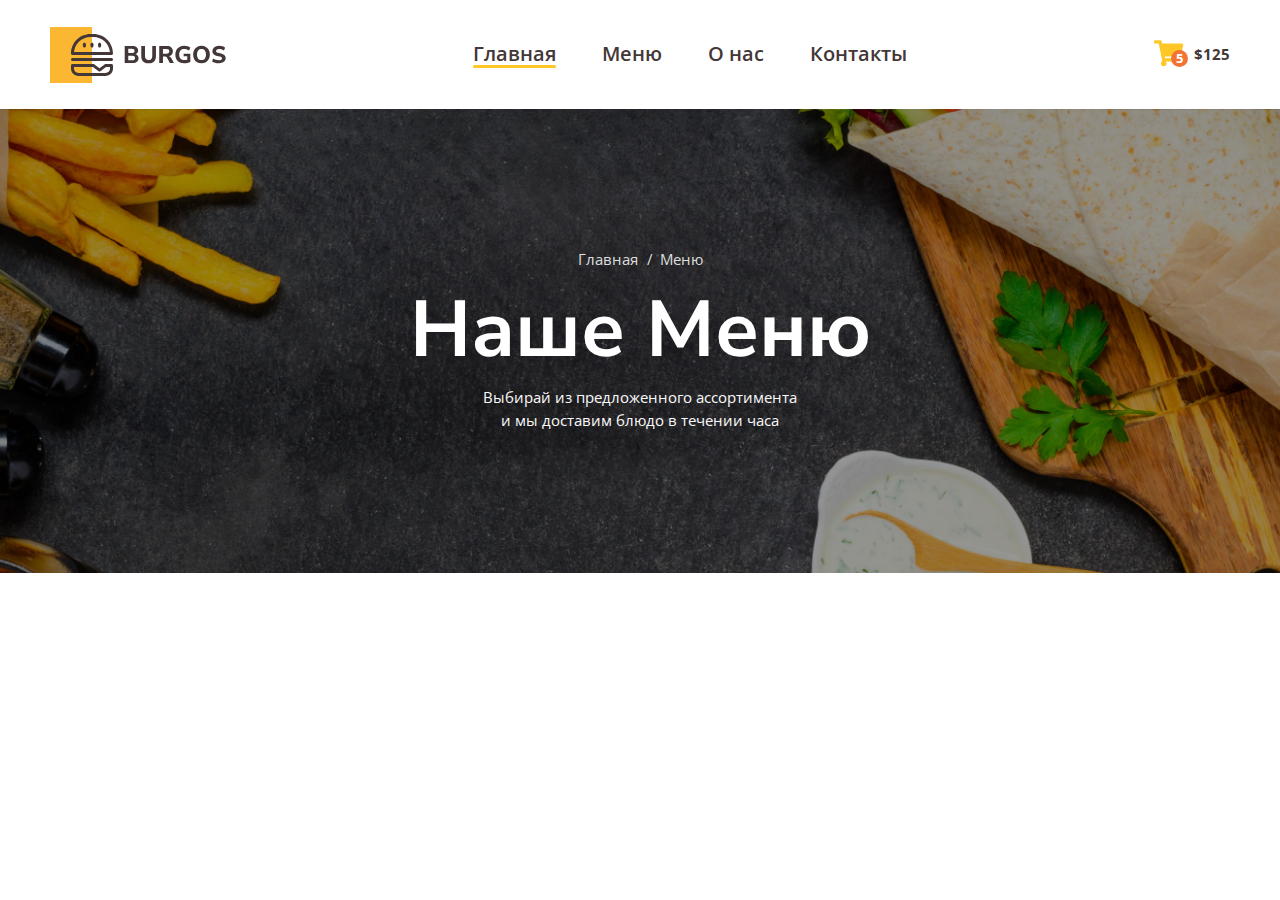
==== index.html @ 6f0edb3b "add styles" ====
<!DOCTYPE html>
<html lang="ru">
<head>
    <meta charset="UTF-8">
    <meta http-equiv="X-UA-Compatible" content="IE=edge">
    <meta name="viewport" content="width=device-width, initial-scale=1.0">
    <title>Burger</title>
    <link rel="preconnect" href="https://fonts.googleapis.com">
    <link rel="preconnect" href="https://fonts.gstatic.com" crossorigin>
    <link href="https://fonts.googleapis.com/css2?family=Nunito+Sans:wght@600;700;800;900&family=Open+Sans:wght@400;600;700&display=swap" rel="stylesheet">
    <link rel="stylesheet" href="css/normalize.css">
    <link rel="stylesheet" href="css/css.css">
    
</head>
<body>
    <header>
        <div class="container">
            <div class="header">
                <a href="#" class="header-logo"></a>
                <nav>
                    <ul class="header-nav">
                        <li><a href="#" class="active">Главная</a></li>
                        <li><a href="#">Меню</a></li>
                        <li><a href="#">О нас</a></li>
                        <li><a href="#">Контакты</a></li>
                    </ul>
                </nav>
                <button type="button" class="button">
                    <span class="button-item"> 
                        <img src="img/cart.svg.svg" alt="корзина">
                        <span class="button-count">5</span>
                    </span>
                    <span class="button-text">$125</span>
                </button>
            </div>
        </div>
    </header>
    <div class="bg">
        <div class="container">
            <ul class="breadcrumbs">
                <li><a href="#">Главная</a></li>
                <li><a href="#">Меню</a></li>
            </ul>
            <h1 class="title">Наше Меню</h1>
            <p class="description">Выбирай из предложенного ассортимента и мы доставим блюдо в течении часа</p>
        </div>
    </div>
</body>
</html>
---- css/css.css ----
body
{
    font-family: 'Nunito Sans', sans-serif;
    /*font-family: 'Open Sans', sans-serif;*/
}
.container
{
    max-width: 1180px;
    margin: 0 auto;
    padding-left: 15px;
    padding-right: 15px;
}
.header
{
    font-family: 'Open Sans', sans-serif;
    display: flex;
    align-items: center;
    justify-content: space-between;
    padding-top: 26px;
    padding-bottom: 25px;
}
.header-logo
{
    display: block;
    background-image: url(../img/logo.svg.svg);
    width: 176px;
    height: 56px;
    background-repeat: no-repeat;
    background-size: cover;
}
.header-nav
{
    display: flex;
    list-style-type: none;
    padding-left: 0;
    gap: 46px;
}
.header-nav a
{
    font-size: 20px;
    font-weight: 600;
    color: #443737;
    text-decoration: none;
}
.header-nav a::after
{
    content: '';
    width: 100%;
    height: 3px;
    border-radius: 1.5px;
    background: transparent;
    display: block;
}
.header-nav a.active::after
{
    background: #FFC725;
}
.button
{
    display: flex;
    align-items: center;
    background-color: transparent;
    border: none;
    padding: 0;
    gap: 10px;
    
}
.button-text
{
    color: #443737;
    font-size: 15px;
    font-weight: 700;
}
.button-item
{
    position: relative;
}
.button-count
{
    font-size: 13px;
    font-weight: 700;
    color: white;
    background-color: #f37335;
    border-radius: 100%;
    position: absolute;
    width: 17px;
    height: 17px;
    text-align: center;
    line-height: 1.3;
    bottom: 3px;
    right: -4px;
}
.bg
{
    text-align: center;
    color: white;
    background-image: url(/img/bg.jpg.jpg);
    background-size: cover;
    background-position: center center;
    padding: 142px 0px;
}
.breadcrumbs
{
    padding-left: 0px;
    margin-top: 0px;
    list-style-type:none;
    display: flex;
    justify-content: center;
    gap: 16px;
}
.breadcrumbs a
{
    color: #DEDEDE;
    font-size: 15px;
    font-family: 'Open Sans', sans-serif;
    text-decoration: none;
}
.breadcrumbs a::before
{
    content: '/';
    position: relative;
    left: -7px;
}
.breadcrumbs li:first-child a::before
{
    display: none;
}
.title
{
    font-size: 79px;
    font-weight: 700;
    margin-top: 10px;
    margin-bottom: 10px;
}
.description
{
    font-size: 15px;
    line-height: 1.5;
    font-family: 'Open Sans', sans-serif;
    color: #faf9f9;
    max-width: 320px;
    margin: 0 auto;
}
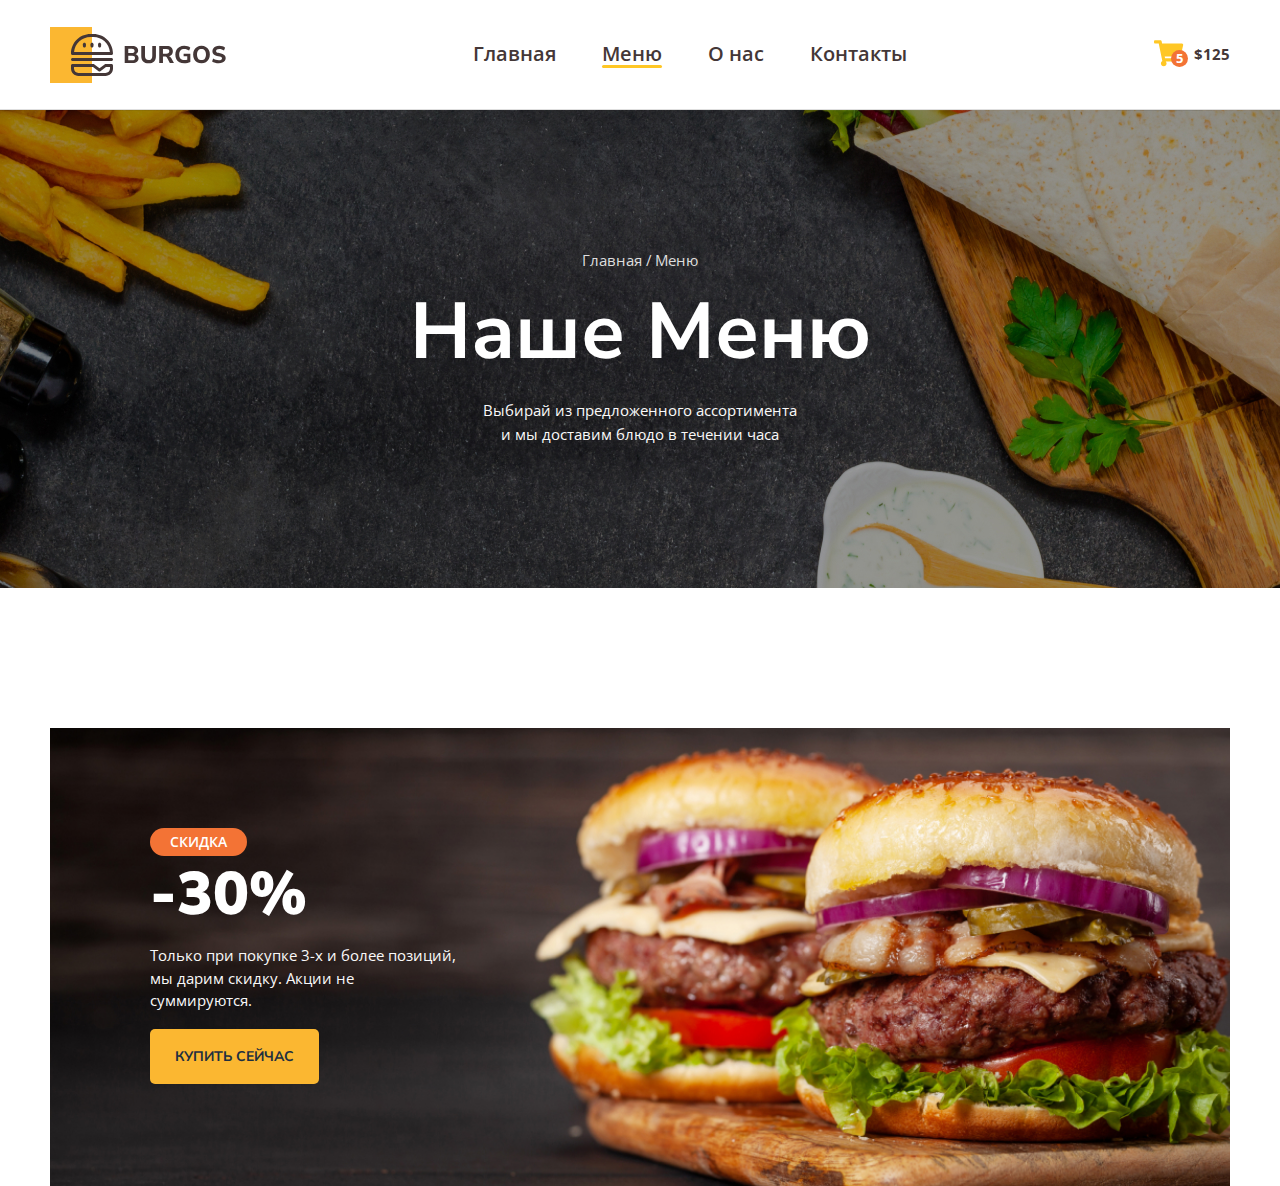
==== commit e867dd07: "add baner" ====
--- a/index.html
+++ b/index.html
@@ -19,8 +19,8 @@
                 <a href="#" class="header-logo"></a>
                 <nav>
                     <ul class="header-nav">
-                        <li><a href="#" class="active">Главная</a></li>
-                        <li><a href="#">Меню</a></li>
+                        <li><a href="#" >Главная</a></li>
+                        <li><a href="#" class="active">Меню</a></li>
                         <li><a href="#">О нас</a></li>
                         <li><a href="#">Контакты</a></li>
                     </ul>
@@ -45,5 +45,19 @@
             <p class="description">Выбирай из предложенного ассортимента и мы доставим блюдо в течении часа</p>
         </div>
     </div>
+    <main>
+        <div class="banner">
+            <div class="container">
+                <div class="banner-box">
+                    <h2 class="banner-title">
+                        <span>скидка</span>
+                        -30%
+                    </h2>
+                    <p class="banner-text">Только при покупке 3-х и более позиций, мы дарим скидку. Акции не суммируются.</p>
+                    <a href="#" class="banner-link">купить сейчас</a>
+                </div>
+            </div>
+        </div>
+    </main>
 </body>
 </html>--- a/css/css.css
+++ b/css/css.css
@@ -9,6 +9,10 @@
     margin: 0 auto;
     padding-left: 15px;
     padding-right: 15px;
+}
+header
+{
+    border-bottom: 1px solid #DEDEDE;
 }
 .header
 {
@@ -42,6 +46,10 @@
     color: #443737;
     text-decoration: none;
 }
+.header-nav a:hover
+{
+    color: #FFC725;
+}
 .header-nav a::after
 {
     content: '';
@@ -63,6 +71,7 @@
     border: none;
     padding: 0;
     gap: 10px;
+    cursor: pointer;
     
 }
 .button-text
@@ -94,10 +103,11 @@
 {
     text-align: center;
     color: white;
-    background-image: url(/img/bg.jpg.jpg);
+    background-image: url(../img/bg.jpg.jpg);
     background-size: cover;
     background-position: center center;
     padding: 142px 0px;
+    margin-bottom: 140px;
 }
 .breadcrumbs
 {
@@ -106,7 +116,7 @@
     list-style-type:none;
     display: flex;
     justify-content: center;
-    gap: 16px;
+    gap: 7px;
 }
 .breadcrumbs a
 {
@@ -114,12 +124,21 @@
     font-size: 15px;
     font-family: 'Open Sans', sans-serif;
     text-decoration: none;
+}
+.breadcrumbs a:hover
+{
+    color: #FFC725;
 }
 .breadcrumbs a::before
 {
     content: '/';
     position: relative;
-    left: -7px;
+    left: -3px;
+    pointer-events: none;
+}
+.breadcrumbs a:hover::before
+{
+    color: #DEDEDE;
 }
 .breadcrumbs li:first-child a::before
 {
@@ -129,15 +148,74 @@
 {
     font-size: 79px;
     font-weight: 700;
-    margin-top: 10px;
-    margin-bottom: 10px;
+    margin-top: 17px;
+    margin-bottom: 20px;
 }
 .description
 {
     font-size: 15px;
-    line-height: 1.5;
+    line-height: 1.6;
     font-family: 'Open Sans', sans-serif;
     color: #faf9f9;
     max-width: 320px;
     margin: 0 auto;
-}+}
+.banner
+{
+    color: white;
+    display: block;
+    
+}
+.banner-box
+{
+    background-image: url(../img/banner.jpg);
+    background-size: cover;
+    background-position: 0 center;
+    background-repeat: no-repeat;
+    padding: 110px 100px 120px 100px;
+    position: relative;
+    
+}
+.banner-title
+{
+    font-size: 60px;
+    font-weight: 900;
+    margin: 22px 0 0 0;
+}
+.banner-title span
+{
+    background-color: #F37335;
+    border-radius: 14px;
+    padding: 6px 20px;
+    text-transform: uppercase;
+    font-size: 14px;
+    font-weight: 600;
+    font-family: 'Open Sans', sans-serif;
+    line-height: 1.1;
+    text-align: center;
+    position: absolute;
+    left: 100px;
+    top: 100px;
+}
+.banner-text
+{
+    color: #FAF9F9;
+    font-size: 15px;
+    font-weight: 400;
+    font-family: 'Open Sans', sans-serif;
+    line-height: 1.5;
+    margin-bottom: 35px;
+    max-width: 307px;
+}
+.banner-link
+{
+    text-decoration: none;
+    color: #1E2F40;
+    background-color: #FBB731;
+    border-radius: 5px;
+    font-size: 14px;
+    font-weight: 700;
+    text-transform: uppercase;
+    line-height: 1.3;
+    padding: 18px 25px;
+}
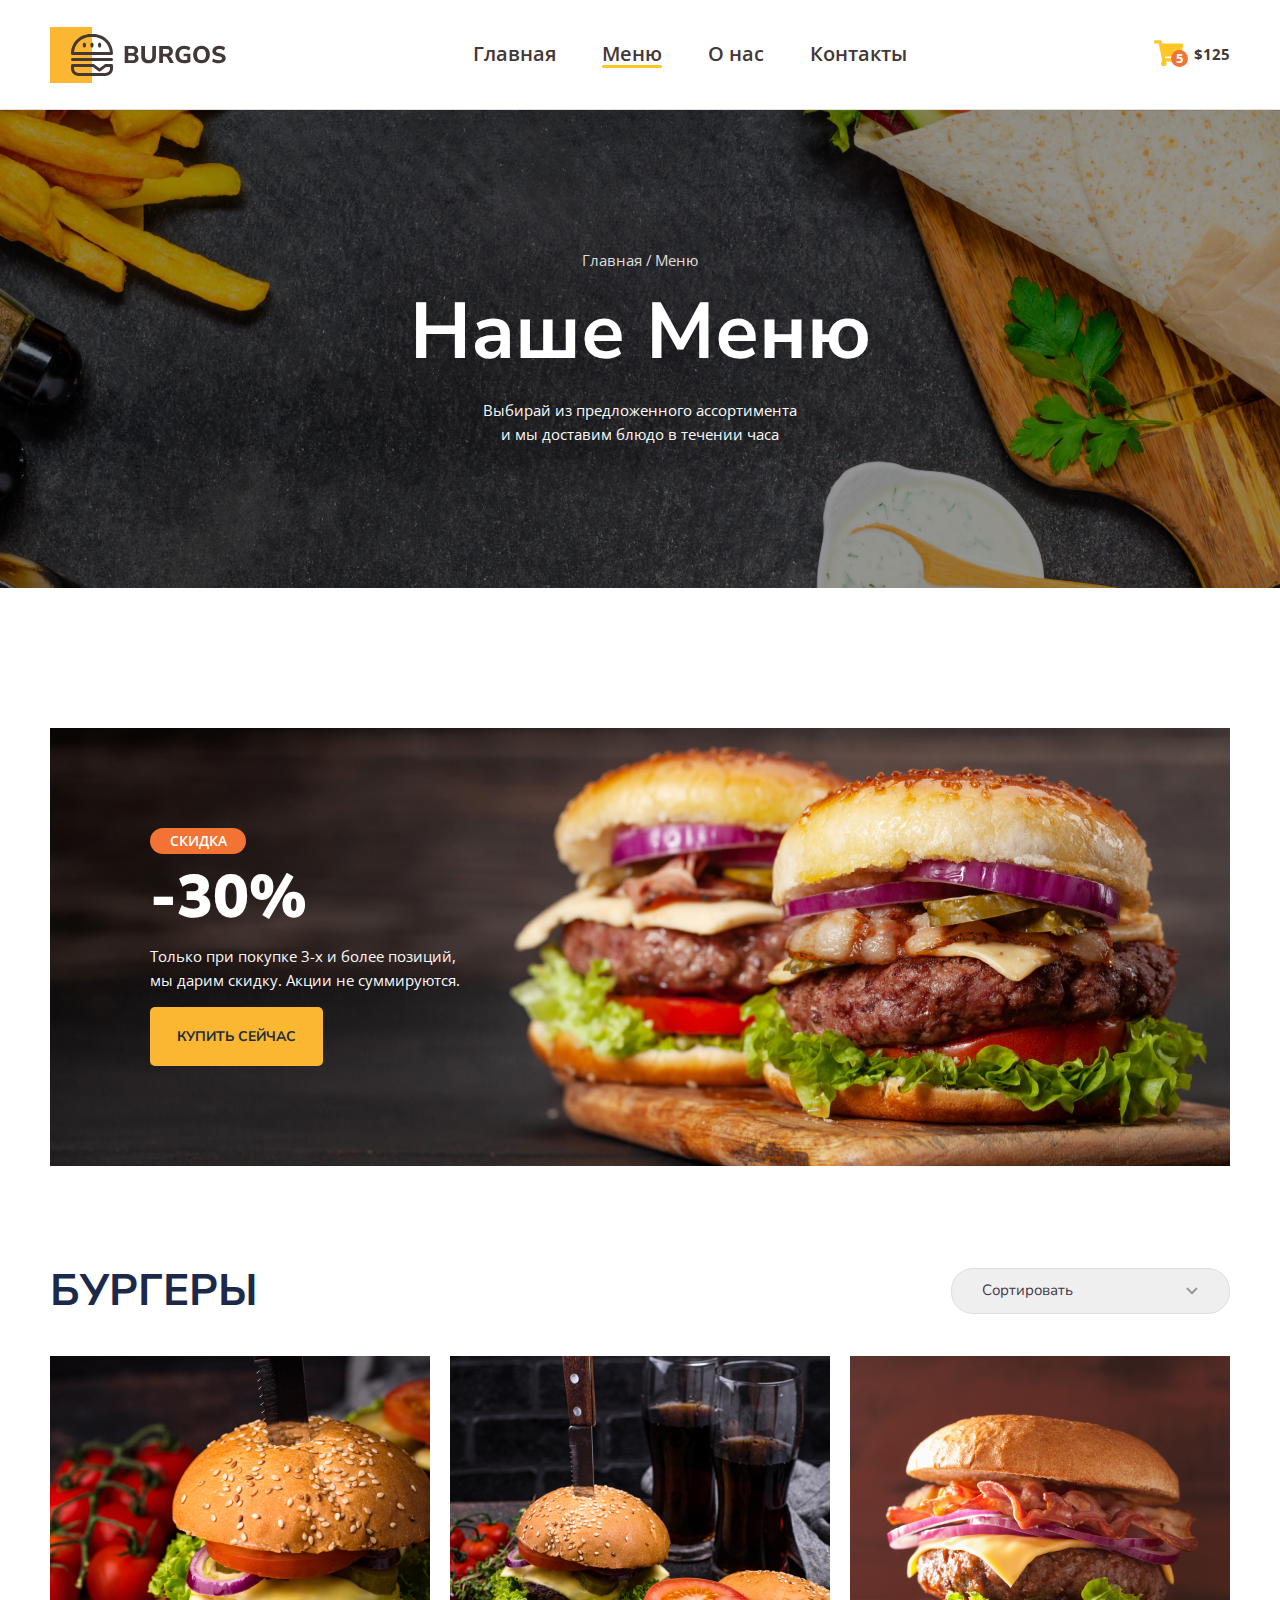
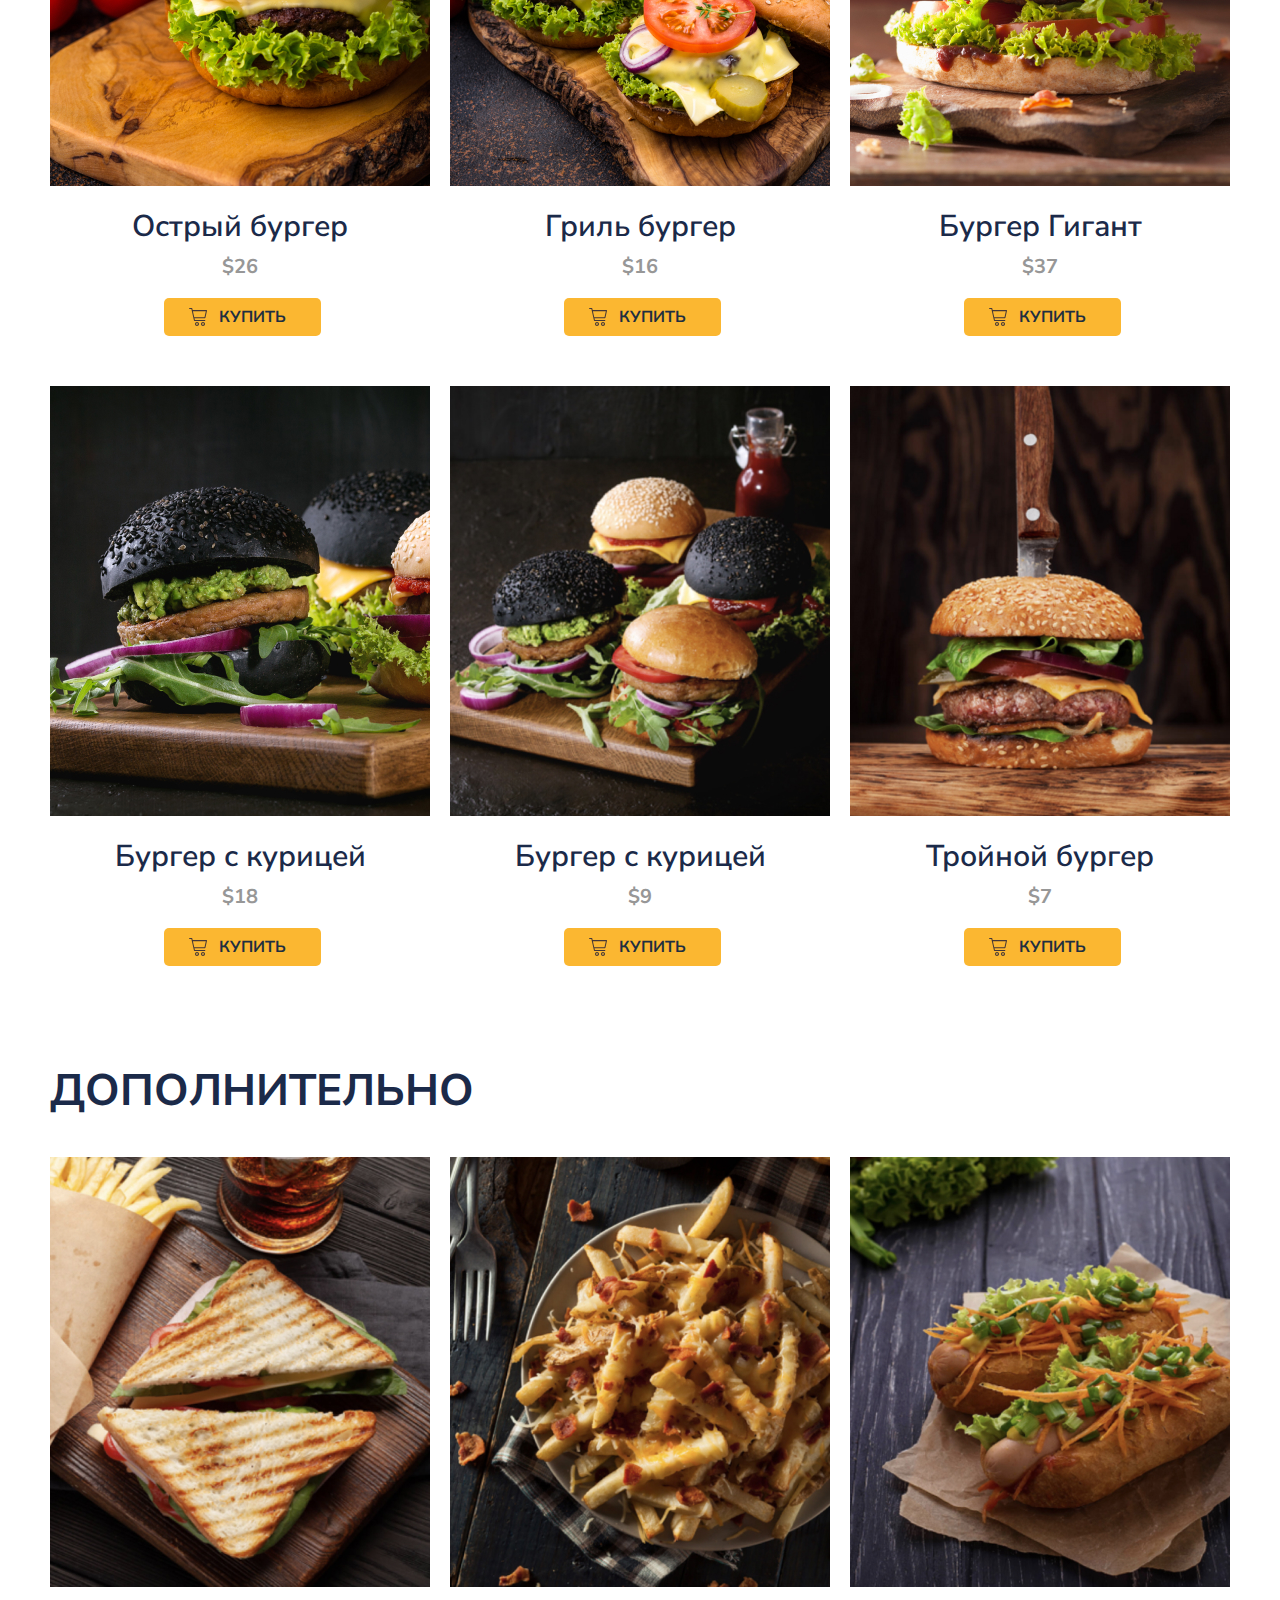
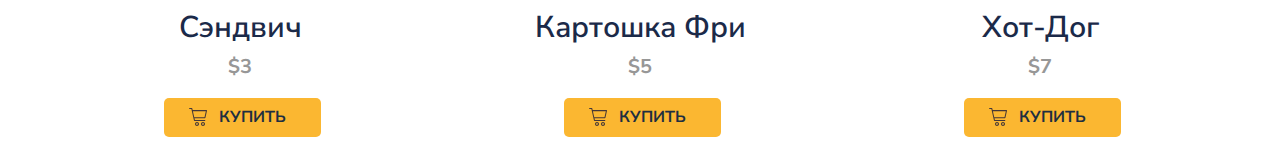
==== commit 06a7e9a2: "add menu" ====
--- a/index.html
+++ b/index.html
@@ -58,6 +58,125 @@
                 </div>
             </div>
         </div>
+        <section class="menu">
+            <div class="container">
+                <div class="menu-header">
+                    <h2 class="menu-title">БУРГЕРЫ</h2>
+                    <select name="menu-select" id="">
+                        <option value="">Сортировать</option>
+                        <option value="up">По возрастанию</option>
+                        <option value="down">По убыванию</option>
+                    </select>
+                </div>
+                <div class="menu-grid">
+                    <div class="menu-grid-item">
+                        <div class="menu-grid-cover">
+                            <img src="img/menu/01.jpg" alt="Острый бургер">
+                        </div>
+                        <p class="menu-grid-title">Острый бургер</p>
+                        <p class="menu-grid-price">$26</p>
+                        <button type="button" class="menu-grid-btn">
+                            <span class="menu-grid-icon"></span>
+                            <span class="menu-grid-text">купить</span>
+                        </button>
+                    </div>
+                    <div class="menu-grid-item">
+                        <div class="menu-grid-cover">
+                            <img src="img/menu/02.jpg" alt="Гриль бургер">
+                        </div>
+                        <p class="menu-grid-title">Гриль бургер</p>
+                        <p class="menu-grid-price">$16</p>
+                        <button type="button" class="menu-grid-btn">
+                            <span class="menu-grid-icon"></span>
+                            <span class="menu-grid-text">купить</span>
+                        </button>
+                    </div>
+                    <div class="menu-grid-item">
+                        <div class="menu-grid-cover">
+                            <img src="img/menu/03.jpg" alt="Бургер Гигант">
+                        </div>
+                        <p class="menu-grid-title">Бургер Гигант</p>
+                        <p class="menu-grid-price">$37</p>
+                        <button type="button" class="menu-grid-btn">
+                            <span class="menu-grid-icon"></span>
+                            <span class="menu-grid-text">купить</span>
+                        </button>
+                    </div>
+                    <div class="menu-grid-item">
+                        <div class="menu-grid-cover">
+                            <img src="img/menu/04.jpg" alt="Бургер с курицей">
+                        </div>
+                        <p class="menu-grid-title">Бургер с курицей</p>
+                        <p class="menu-grid-price">$18</p>
+                        <button type="button" class="menu-grid-btn">
+                            <span class="menu-grid-icon"></span>
+                            <span class="menu-grid-text">купить</span>
+                        </button>
+                    </div>
+                    <div class="menu-grid-item">
+                        <div class="menu-grid-cover">
+                            <img src="img/menu/05.jpg" alt="Бургер с курицей">
+                        </div>
+                        <p class="menu-grid-title">Бургер с курицей</p>
+                        <p class="menu-grid-price">$9</p>
+                        <button type="button" class="menu-grid-btn">
+                            <span class="menu-grid-icon"></span>
+                            <span class="menu-grid-text">купить</span>
+                        </button>
+                    </div>
+                    <div class="menu-grid-item">
+                        <div class="menu-grid-cover">
+                            <img src="img/menu/06.jpg" alt="Тройной бургер">
+                        </div>
+                        <p class="menu-grid-title">Тройной бургер</p>
+                        <p class="menu-grid-price">$7</p>
+                        <button type="button" class="menu-grid-btn">
+                            <span class="menu-grid-icon"></span>
+                            <span class="menu-grid-text">купить</span>
+                        </button>
+                    </div>
+                </div>
+                <div class="menu-footer">
+                    <h2 class="menu-footer-title">Дополнительно</h2>
+                </div>
+                <div class="menu-grid">
+                    <div class="menu-grid-item">
+                        <div class="menu-grid-cover">
+                            <img src="img/menu/07.jpg" alt="Сэндвич">
+                        </div>
+                        <p class="menu-grid-title">Сэндвич</p>
+                        <p class="menu-grid-price">$3</p>
+                        <button type="button" class="menu-grid-btn">
+                            <span class="menu-grid-icon"></span>
+                            <span class="menu-grid-text">купить</span>
+                        </button>
+                    </div>
+                    <div class="menu-grid-item">
+                        <div class="menu-grid-cover">
+                            <img src="img/menu/08.jpg" alt="Картошка Фри">
+                        </div>
+                        <p class="menu-grid-title">Картошка Фри</p>
+                        <p class="menu-grid-price">$5</p>
+                        <button type="button" class="menu-grid-btn">
+                            <span class="menu-grid-icon"></span>
+                            <span class="menu-grid-text">купить</span>
+                        </button>
+                    </div>
+                    <div class="menu-grid-item">
+                        <div class="menu-grid-cover">
+                            <img src="img/menu/09.jpg" alt="Хот-Дог">
+                        </div>
+                        <p class="menu-grid-title">Хот-Дог</p>
+                        <p class="menu-grid-price">$7</p>
+                        <button type="button" class="menu-grid-btn">
+                            <span class="menu-grid-icon"></span>
+                            <span class="menu-grid-text">купить</span>
+                        </button>
+                    </div>
+                </div>
+            </div>
+            
+        </section>
     </main>
 </body>
 </html>--- a/css/css.css
+++ b/css/css.css
@@ -163,39 +163,37 @@
 .banner
 {
     color: white;
-    display: block;
-    
+    margin-bottom: 100px;
 }
 .banner-box
 {
     background-image: url(../img/banner.jpg);
     background-size: cover;
-    background-position: 0 center;
+    background-position: center center;
     background-repeat: no-repeat;
-    padding: 110px 100px 120px 100px;
-    position: relative;
-    
+    padding: 100px 100px 120px
 }
 .banner-title
 {
     font-size: 60px;
     font-weight: 900;
-    margin: 22px 0 0 0;
+    margin-top: 0px;
+    margin-bottom: 12px;
 }
 .banner-title span
 {
     background-color: #F37335;
     border-radius: 14px;
-    padding: 6px 20px;
+    padding: 5px 0px;
     text-transform: uppercase;
     font-size: 14px;
     font-weight: 600;
     font-family: 'Open Sans', sans-serif;
     line-height: 1.1;
     text-align: center;
-    position: absolute;
-    left: 100px;
-    top: 100px;
+    max-width: 96px;
+    display: block;
+    margin-bottom: 9px;
 }
 .banner-text
 {
@@ -203,9 +201,10 @@
     font-size: 15px;
     font-weight: 400;
     font-family: 'Open Sans', sans-serif;
-    line-height: 1.5;
+    line-height: 1.6;
     margin-bottom: 35px;
-    max-width: 307px;
+    max-width: 312px;
+    margin-top: 0px;
 }
 .banner-link
 {
@@ -217,5 +216,116 @@
     font-weight: 700;
     text-transform: uppercase;
     line-height: 1.3;
-    padding: 18px 25px;
-}
+    padding: 20px 27px;
+}
+.menu-header
+{
+    display: flex;
+    align-items: center;
+    justify-content: space-between;
+    margin-bottom: 40px;
+}
+.menu-title
+{
+    font-size: 44px;
+    font-weight: 700;
+    text-transform: uppercase;
+    color: #1b2a49;
+    margin: 0px;
+}
+select
+{
+    border: 1px solid #DEDEDE;
+    padding: 13px 30px;
+    border-radius: 22px;
+    color: #443747;
+    font-size: 15px;
+    appearance: none;
+    flex-basis: 279px;
+    background-image: url(../img/arrow.svg);
+    background-size: 17.79px 7.75px;
+    background-repeat: no-repeat;
+    background-position: 89% center;
+}
+.menu-grid
+{
+    display: grid;
+    grid-template-columns: repeat(3, 1fr);
+    gap: 20px;
+}
+.menu-grid-cover
+{
+    width: 100%;
+    height: 430px;
+    position: relative;
+    overflow: hidden;
+}
+.menu-grid-cover img
+{
+    position: absolute;
+    left: 50%;
+    top: 50%;
+    transform: translate(-50%, -50%);
+    object-fit: cover;
+    width: 100%;
+    height: 430px;
+}
+.menu-grid-title
+{
+    color: #1B2A49;
+    font-size: 30px;
+    font-weight: 600;
+    text-align: center;
+    margin: 24px 0 0;
+    
+}
+.menu-grid-price
+{
+    color: #979797;
+    text-align: center;
+    font-size: 20px;
+    font-weight: 700;
+    margin: 10px 0 20px;
+    padding: 0px;
+}
+.menu-grid-btn
+{
+    background-color: #FBB731;
+    border-radius: 5px;
+    border: none;
+    padding: 10px 35px;
+    margin-left: 114px;
+    margin-bottom: 30px;
+}
+.menu-grid-icon
+{
+    background-image: url(../img/cart-menu.svg);
+    width: 18px;
+    height: 18px;
+    position: absolute;
+    margin-left: -10px;
+}
+.menu-grid-text 
+{
+    color: #1E2F40;
+    font-size: 14;
+    font-weight: 700;
+    text-transform: uppercase;
+    padding-left: 20px;
+}
+.menu-footer
+{
+    display: flex;
+    align-items: center;
+    justify-content: space-between;
+    margin-bottom: 40px;
+    margin-top: 70px;
+}
+.menu-footer-title
+{
+    font-size: 44px;
+    font-weight: 700;
+    text-transform: uppercase;
+    color: #1b2a49;
+    margin: 0px;
+}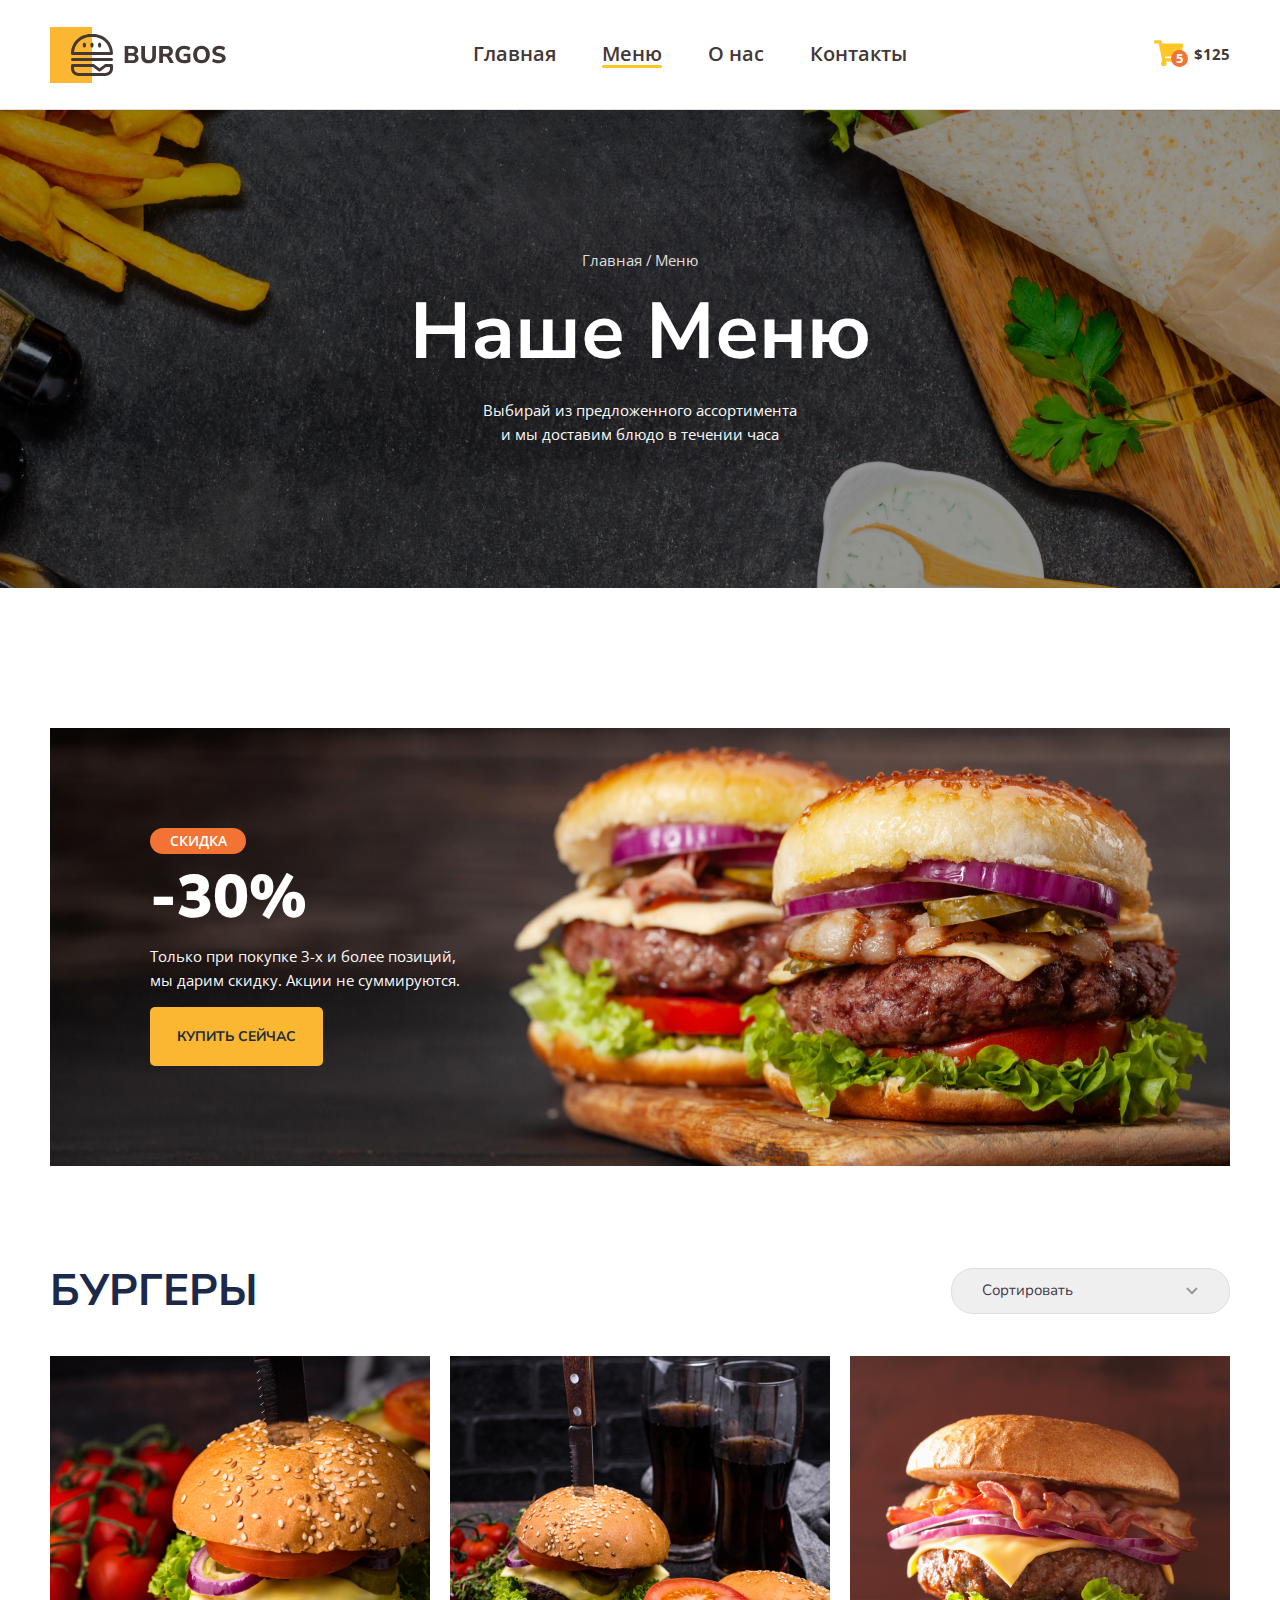
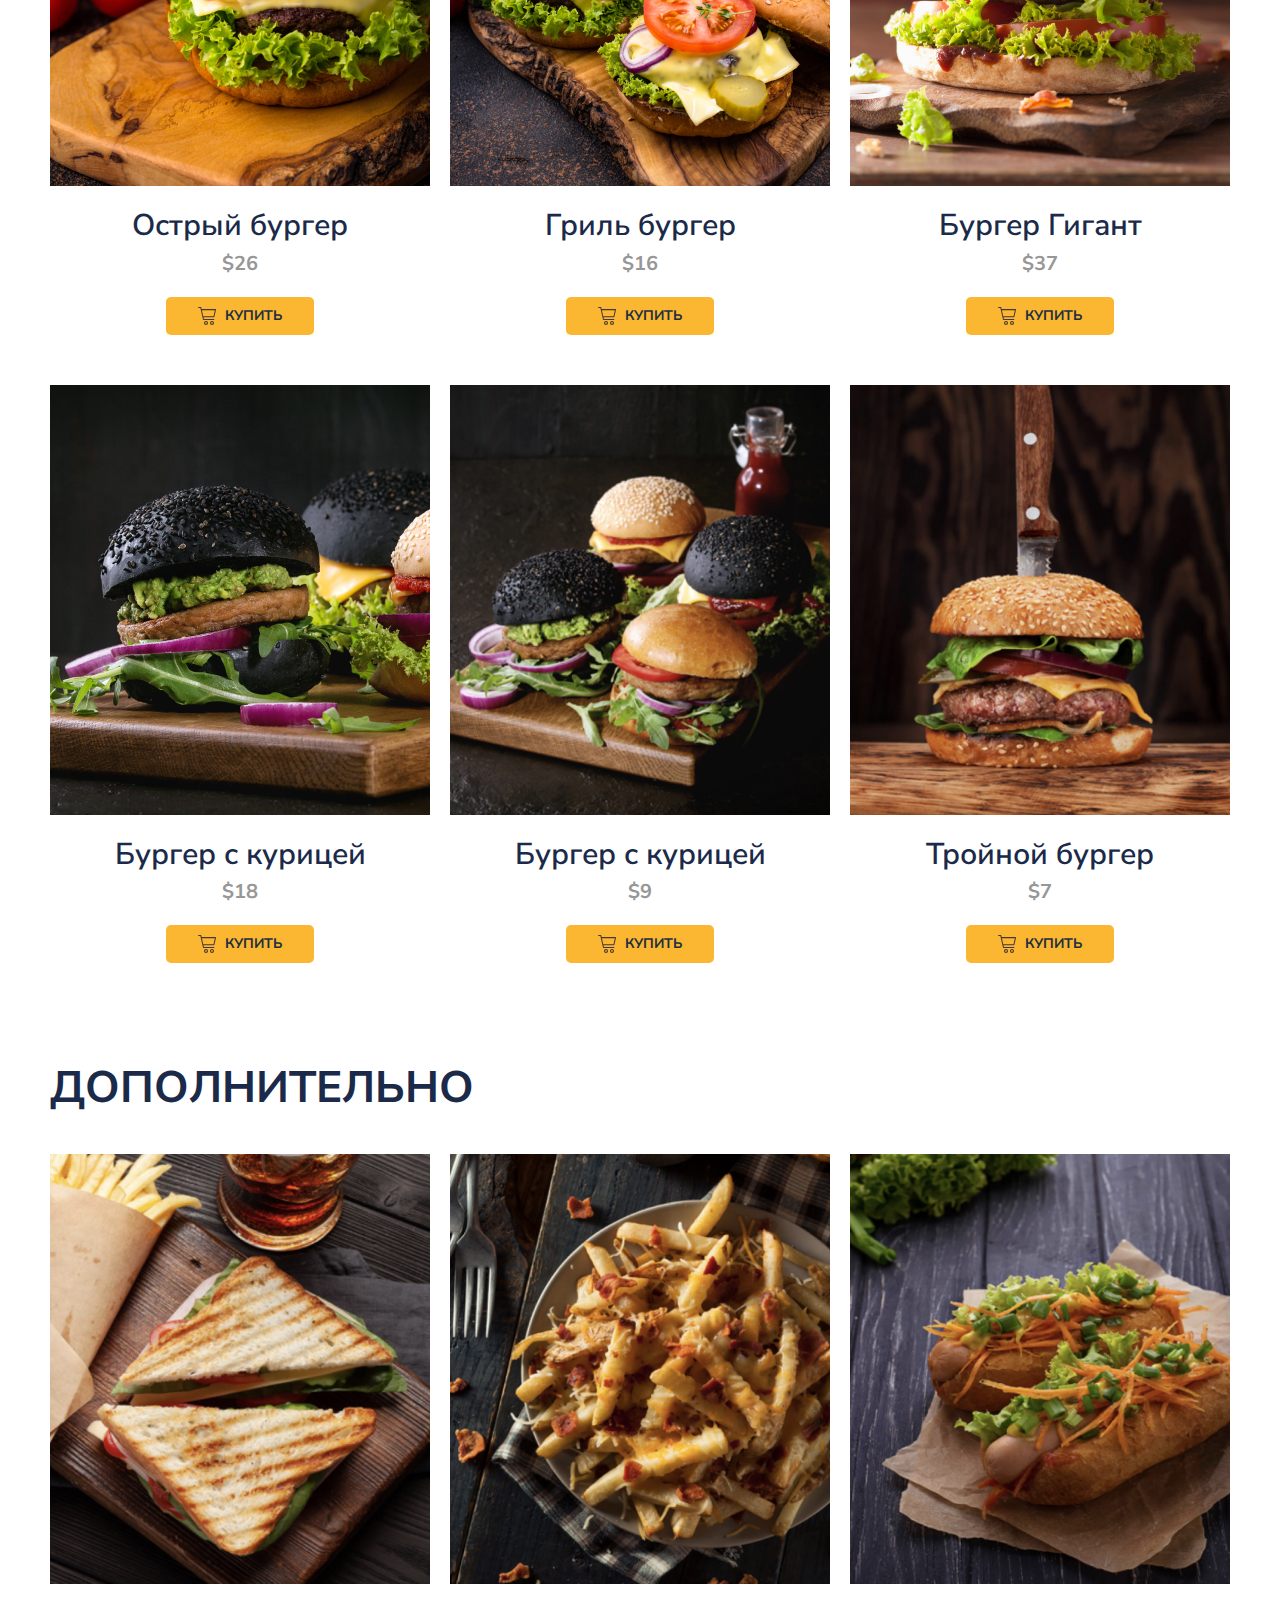
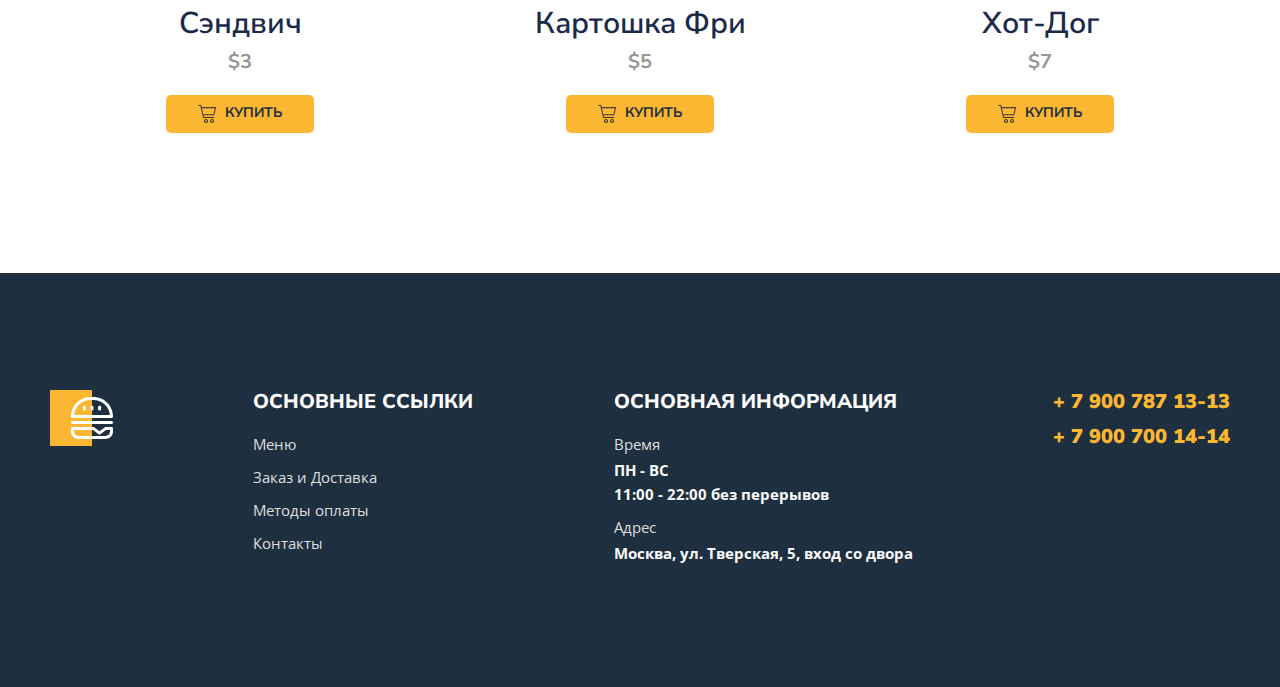
==== commit 7ff59639: "add footer" ====
--- a/index.html
+++ b/index.html
@@ -136,8 +136,8 @@
                         </button>
                     </div>
                 </div>
-                <div class="menu-footer">
-                    <h2 class="menu-footer-title">Дополнительно</h2>
+                <div class="menu-header">
+                    <h2 class="menu-title">дополнительно</h2>
                 </div>
                 <div class="menu-grid">
                     <div class="menu-grid-item">
@@ -174,9 +174,46 @@
                         </button>
                     </div>
                 </div>
-            </div>
-            
+            </div> 
         </section>
     </main>
+    <footer class="footer">
+        <div class="container">
+            <div class="footer-box">
+                <div class="footer-item">
+                    <img class="footer-logo" src="img/logo-footer.svg.svg" alt="">
+                </div>
+                <div class="footer-item">
+                    <h2>Основные ссылки</h2>
+                    <ul class="footer-list">
+                        <li><a href="#">Меню</a></li>
+                        <li><a href="#">Заказ и Доставка</a></li>
+                        <li><a href="#">Методы оплаты</a></li>
+                        <li><a href="#">Контакты</a></li>
+                    </ul>
+                </div>
+                <div class=" footer-item">
+                    <h2>Основная информация</h2>
+                    <ul class="footer-list">
+                        <li>
+                            <span> Время</span>
+                            ПН - ВС <br>
+                            11:00 - 22:00 без перерывов
+                        </li>
+                        <li>
+                            <span>Адрес</span>
+                            Москва, ул. Тверская, 5, вход со двора
+                        </li>
+                    </ul>
+                </div>
+                <div class="footer-tel">
+                    <ul class="footer-list">
+                        <li>+ 7 900 787 13-13</li>
+                        <li>+ 7 900 700 14-14</li>
+                    </ul>
+                </div>
+            </div>
+        </div>
+    </footer>
 </body>
 </html>--- a/css/css.css
+++ b/css/css.css
@@ -251,7 +251,8 @@
 {
     display: grid;
     grid-template-columns: repeat(3, 1fr);
-    gap: 20px;
+    gap: 50px 20px;
+    margin-bottom: 100px;
 }
 .menu-grid-cover
 {
@@ -259,6 +260,7 @@
     height: 430px;
     position: relative;
     overflow: hidden;
+    margin-bottom: 23px;
 }
 .menu-grid-cover img
 {
@@ -276,7 +278,7 @@
     font-size: 30px;
     font-weight: 600;
     text-align: center;
-    margin: 24px 0 0;
+    margin: 0;
     
 }
 .menu-grid-price
@@ -285,7 +287,7 @@
     text-align: center;
     font-size: 20px;
     font-weight: 700;
-    margin: 10px 0 20px;
+    margin: 8px 0 22px;
     padding: 0px;
 }
 .menu-grid-btn
@@ -293,39 +295,90 @@
     background-color: #FBB731;
     border-radius: 5px;
     border: none;
-    padding: 10px 35px;
-    margin-left: 114px;
-    margin-bottom: 30px;
+    padding: 10px 32px;
+    margin: 0 auto;
+    display: flex;
+    align-items: center;
+    justify-content: center;
+    gap: 9px;
 }
 .menu-grid-icon
 {
     background-image: url(../img/cart-menu.svg);
+    background-repeat: no-repeat;
+    background-size: cover;
     width: 18px;
     height: 18px;
-    position: absolute;
-    margin-left: -10px;
+    display: block;
 }
 .menu-grid-text 
 {
     color: #1E2F40;
-    font-size: 14;
-    font-weight: 700;
-    text-transform: uppercase;
-    padding-left: 20px;
-}
-.menu-footer
-{
-    display: flex;
-    align-items: center;
+    font-size: 14px;
+    font-weight: 700;
+    text-transform: uppercase;
+}
+.footer
+{
+    color: white;
+    background-color: #1E2F40;
+    padding-top: 117px;
+    padding-bottom: 106px;
+    margin-top: 140px;
+}
+.footer-box
+{
+    display: flex;
     justify-content: space-between;
-    margin-bottom: 40px;
-    margin-top: 70px;
-}
-.menu-footer-title
-{
-    font-size: 44px;
-    font-weight: 700;
-    text-transform: uppercase;
-    color: #1b2a49;
-    margin: 0px;
+}
+.footer-logo
+{
+    width: 63px;
+    height: 56px;
+}
+.footer-item h2
+{
+    font-size: 20px;
+    font-weight: 800;
+    text-transform: uppercase;
+    margin-bottom: 19px;
+    margin-top: 0px;
+}
+.footer-item li
+{
+    margin-bottom: 9px;
+    font-family: 'Open Sans', sans-serif;
+    font-size: 15px;
+    color: #FAF9F9;
+    font-weight: 700;
+    line-height: 24px;
+}
+.footer-item a
+{
+    color: #dedede;
+    text-decoration: none;
+    font-weight: 400;
+}
+.footer-item span
+{
+    color: #dedede;
+    display: block;
+    font-weight: 400;
+    margin-bottom: 2px;
+}
+.footer-tel ul
+{
+    font-size: 20px;
+    color: #FBB731;
+    margin-top: 0px;
+    font-weight: 900;
+}
+.footer-tel li
+{
+    margin-bottom: 12px;
+}
+.footer-list
+{
+    padding-left: 0px;
+    list-style-type: none;
 }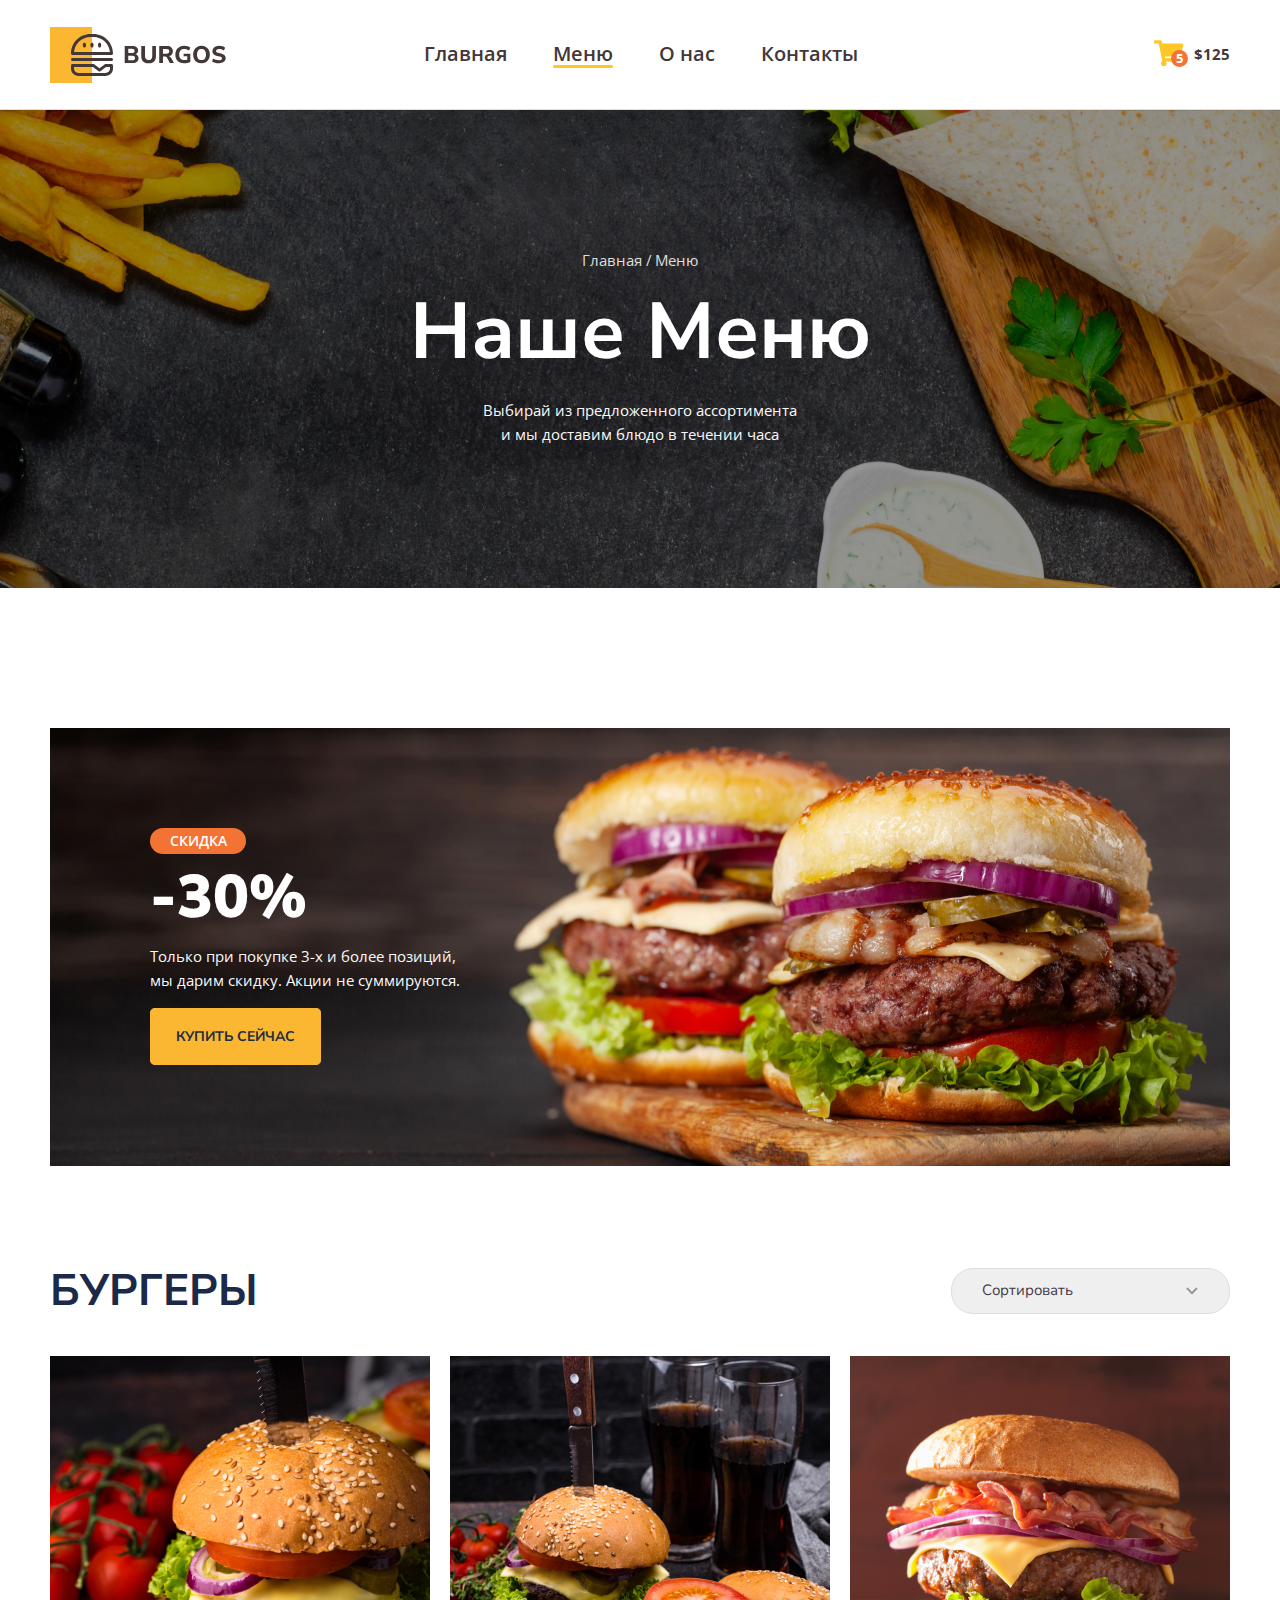
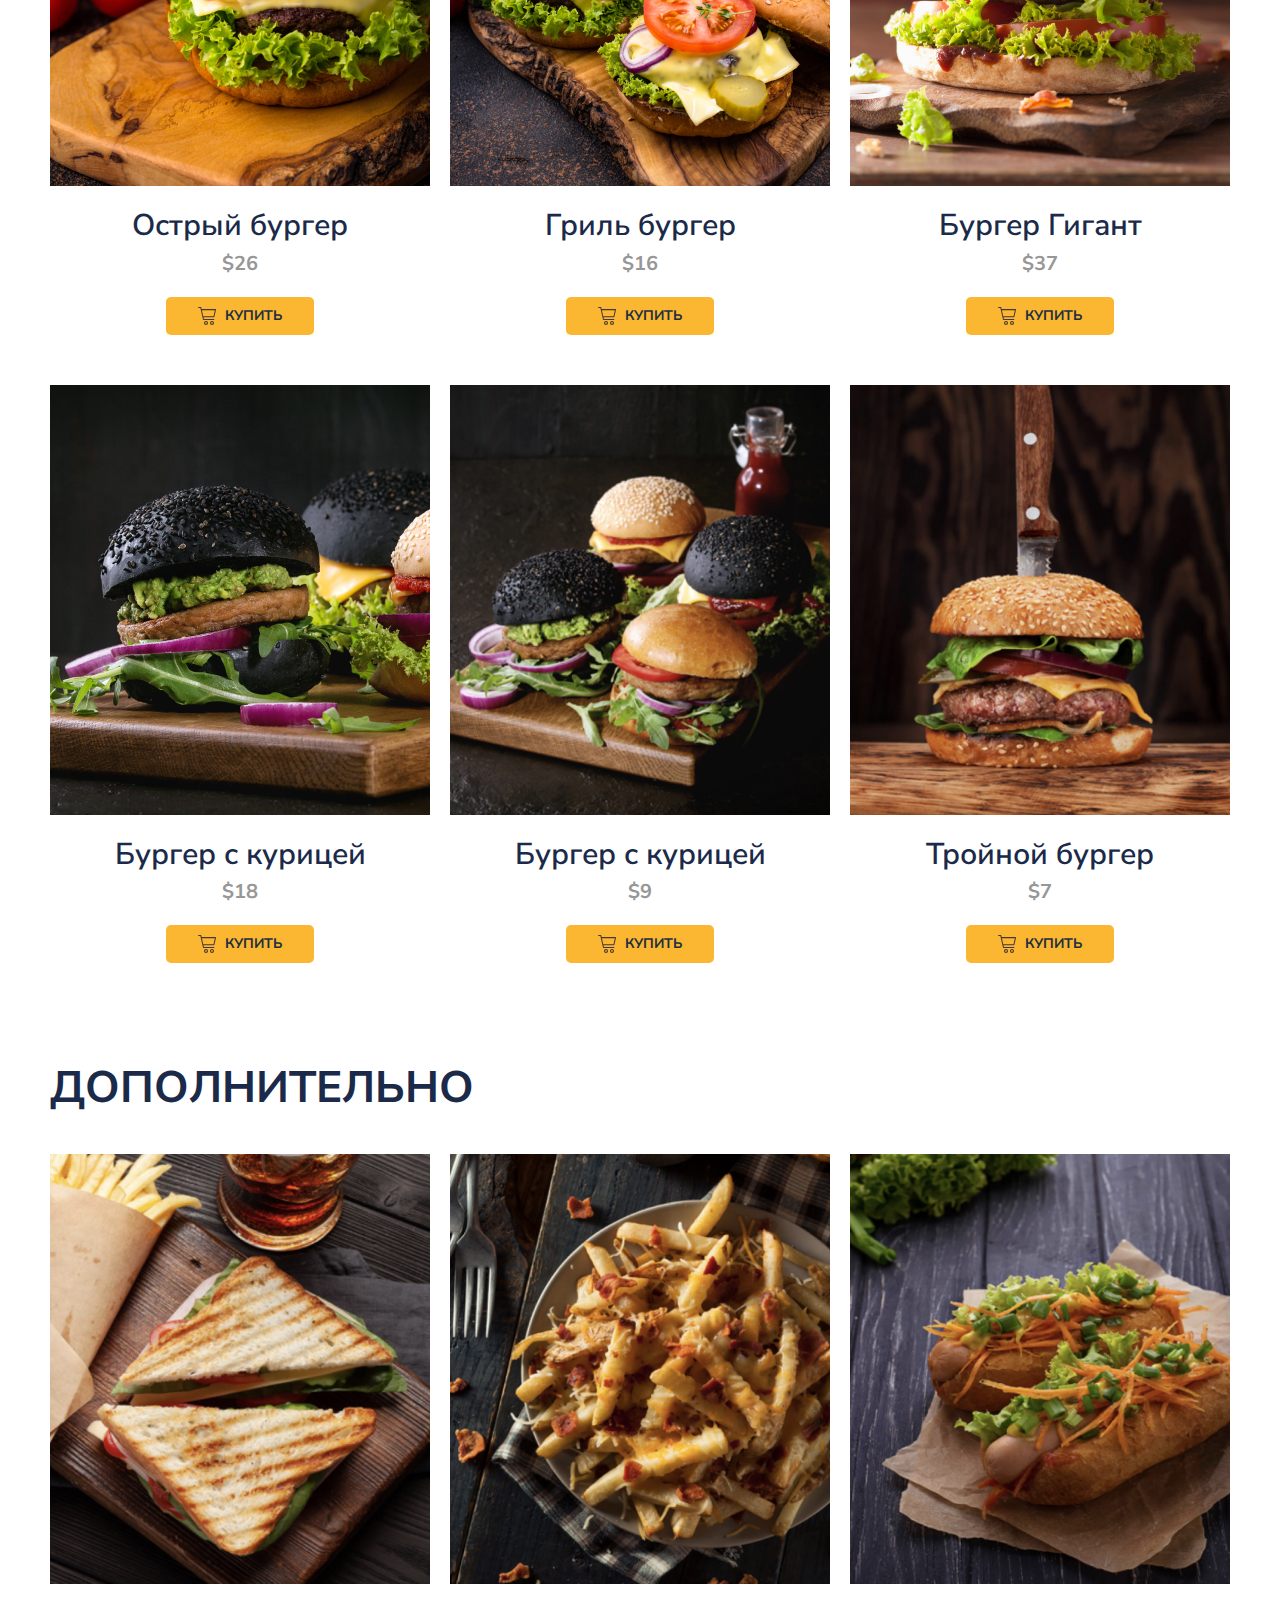
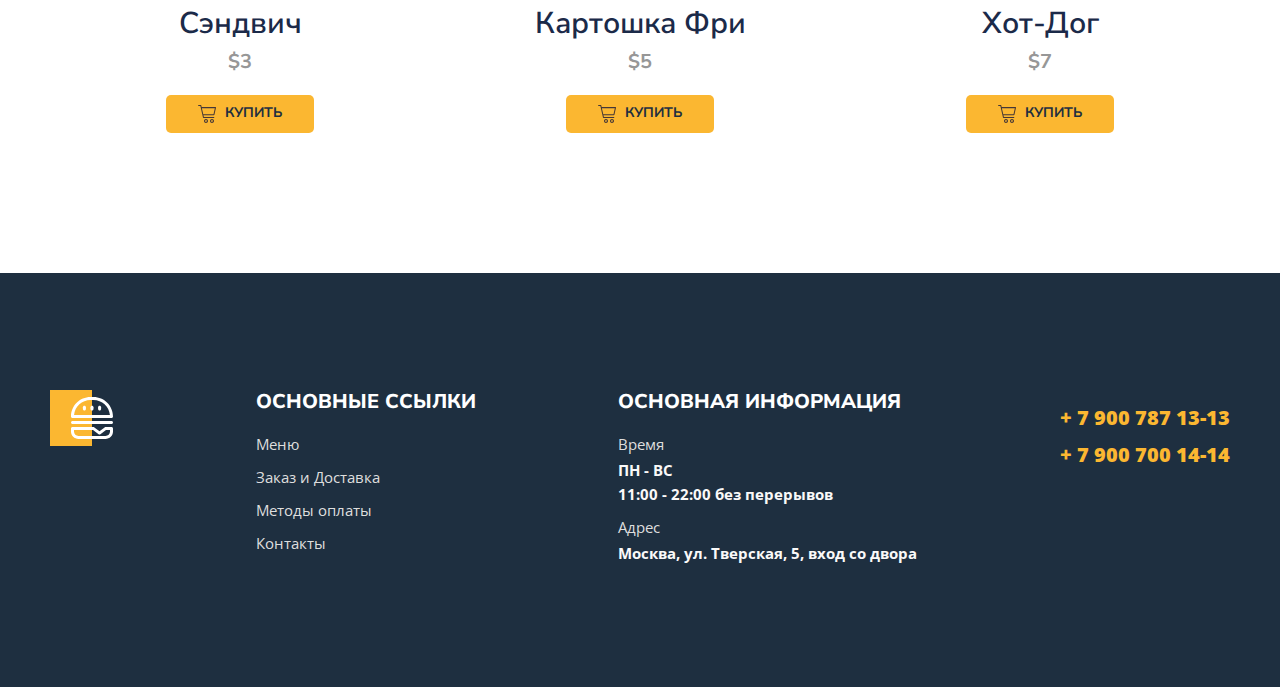
==== commit d163bd40: "add link's styles" ====
--- a/index.html
+++ b/index.html
@@ -16,7 +16,8 @@
     <header>
         <div class="container">
             <div class="header">
-                <a href="#" class="header-logo"></a>
+                <div class="header-item">
+                    <a href="#" class="header-logo"></a>
                 <nav>
                     <ul class="header-nav">
                         <li><a href="#" >Главная</a></li>
@@ -25,6 +26,7 @@
                         <li><a href="#">Контакты</a></li>
                     </ul>
                 </nav>
+                </div>
                 <button type="button" class="button">
                     <span class="button-item"> 
                         <img src="img/cart.svg.svg" alt="корзина">
@@ -207,9 +209,13 @@
                     </ul>
                 </div>
                 <div class="footer-tel">
-                    <ul class="footer-list">
-                        <li>+ 7 900 787 13-13</li>
-                        <li>+ 7 900 700 14-14</li>
+                    <ul class="footer-list footer-list-tel">
+                        <li>
+                            <a href="tel:+79007871313"> + 7 900 787 13-13</a>
+                        </li>
+                        <li>
+                            <a href="tel:+79007001414">+ 7 900 700 14-14</a>
+                        </li>
                     </ul>
                 </div>
             </div>
--- a/css/css.css
+++ b/css/css.css
@@ -22,6 +22,13 @@
     justify-content: space-between;
     padding-top: 26px;
     padding-bottom: 25px;
+}
+.header-item
+{
+    display: flex;
+    align-items: center;
+    justify-content: space-between;
+    flex-basis: 68.5%;
 }
 .header-logo
 {
@@ -216,7 +223,13 @@
     font-weight: 700;
     text-transform: uppercase;
     line-height: 1.3;
-    padding: 20px 27px;
+    padding: 18px 25px;
+    border: 1px solid #FBB731;
+}
+.banner-link:hover
+{
+    background-color: transparent;
+    color: #FBB731;
 }
 .menu-header
 {
@@ -302,6 +315,11 @@
     justify-content: center;
     gap: 9px;
 }
+.menu-grid-btn:hover
+{
+    background-color: #F37335;
+    cursor: pointer;
+}
 .menu-grid-icon
 {
     background-image: url(../img/cart-menu.svg);
@@ -344,7 +362,7 @@
     margin-bottom: 19px;
     margin-top: 0px;
 }
-.footer-item li
+.footer-list li
 {
     margin-bottom: 9px;
     font-family: 'Open Sans', sans-serif;
@@ -353,11 +371,15 @@
     font-weight: 700;
     line-height: 24px;
 }
-.footer-item a
+.footer-list a
 {
     color: #dedede;
     text-decoration: none;
     font-weight: 400;
+}
+.footer-list a:hover
+{
+    color: #FBB731;
 }
 .footer-item span
 {
@@ -366,16 +388,23 @@
     font-weight: 400;
     margin-bottom: 2px;
 }
-.footer-tel ul
+.footer-list-tel ul
+{
+    margin-top: 0px;  
+}
+.footer-list-tel li
+{
+    margin-bottom: 12px;
+}
+.footer-list-tel a
 {
     font-size: 20px;
     color: #FBB731;
-    margin-top: 0px;
     font-weight: 900;
 }
-.footer-tel li
-{
-    margin-bottom: 12px;
+.footer-list-tel a:hover
+{
+    color: #dedede;
 }
 .footer-list
 {
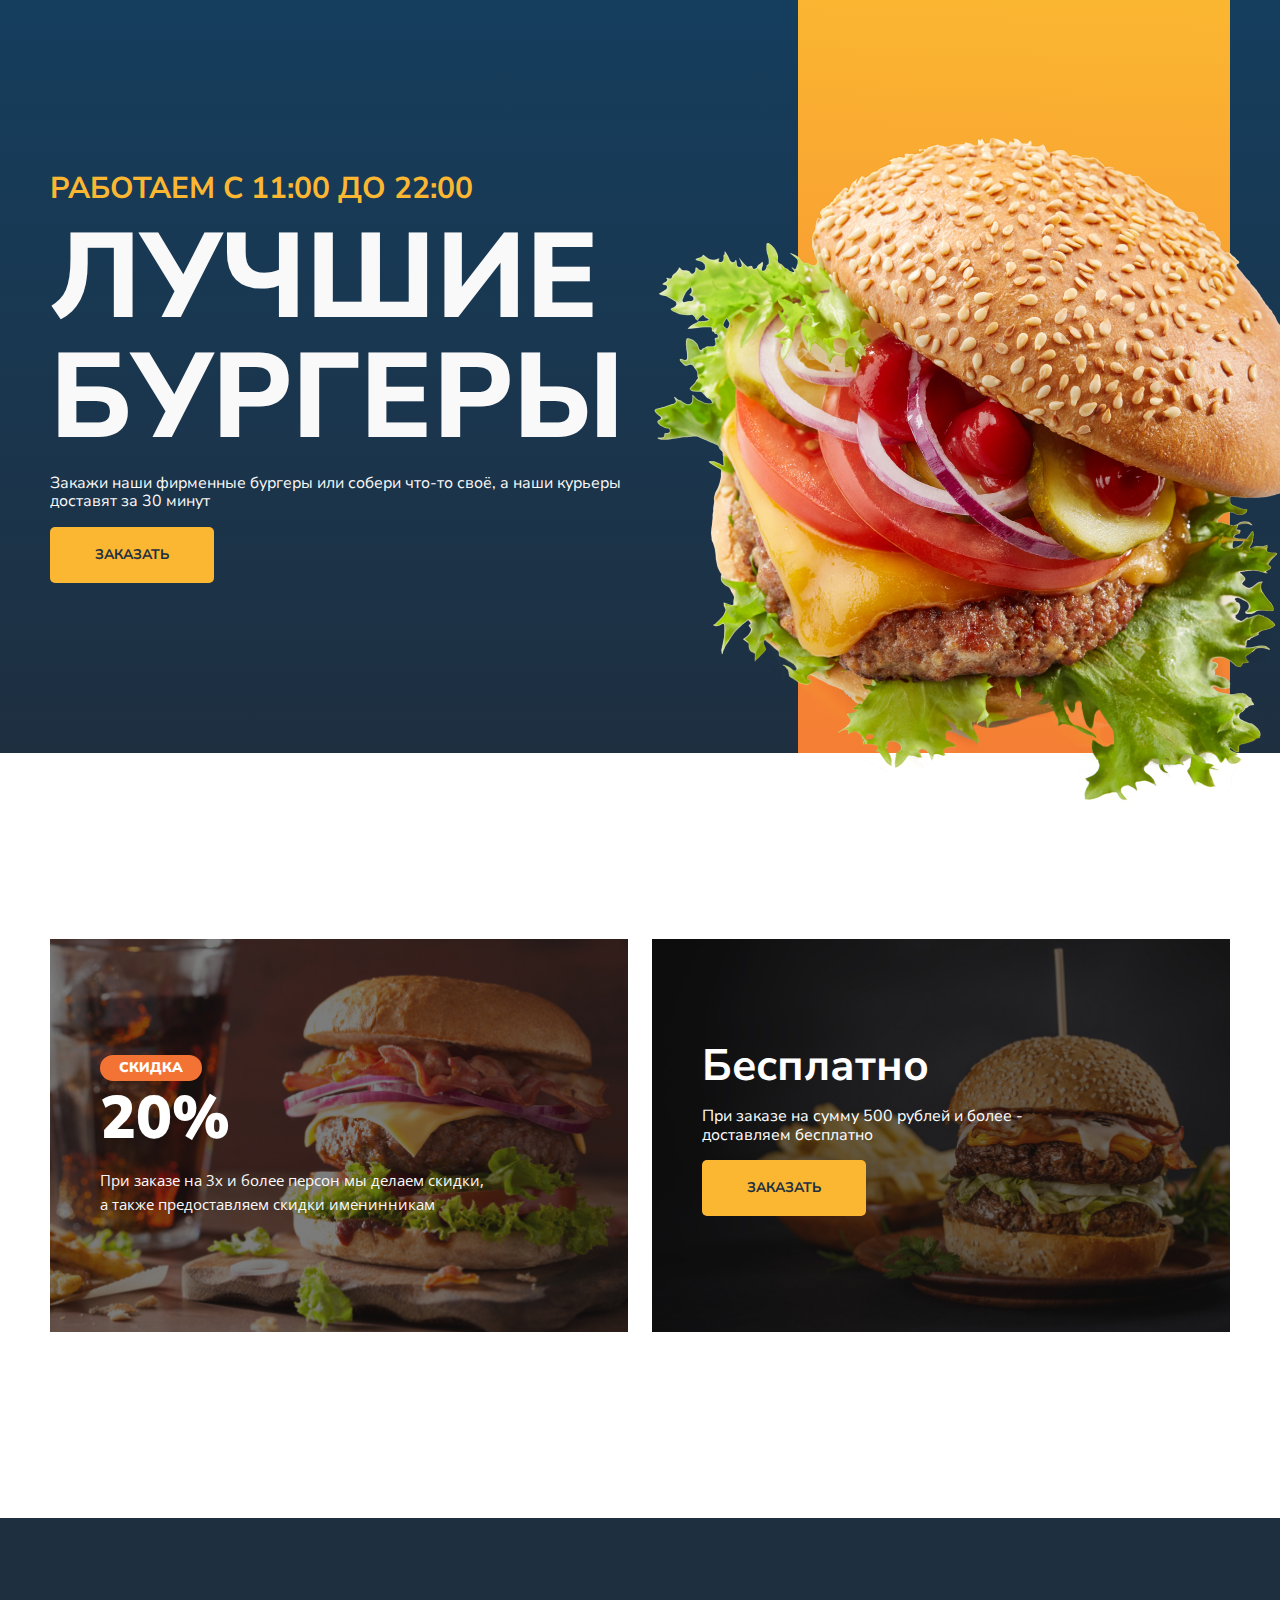
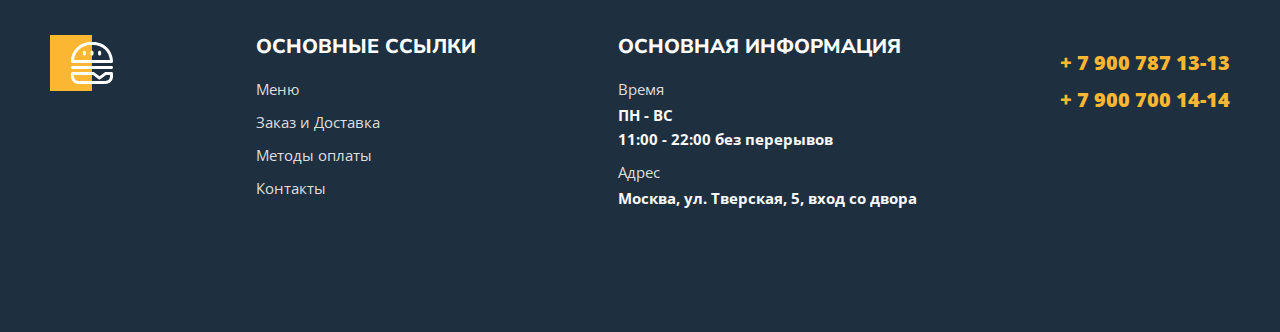
==== commit abd956e1: "add index" ====
--- a/index.html
+++ b/index.html
@@ -4,181 +4,44 @@
     <meta charset="UTF-8">
     <meta http-equiv="X-UA-Compatible" content="IE=edge">
     <meta name="viewport" content="width=device-width, initial-scale=1.0">
-    <title>Burger</title>
+    <title>DOGBUR </title>
     <link rel="preconnect" href="https://fonts.googleapis.com">
     <link rel="preconnect" href="https://fonts.gstatic.com" crossorigin>
     <link href="https://fonts.googleapis.com/css2?family=Nunito+Sans:wght@600;700;800;900&family=Open+Sans:wght@400;600;700&display=swap" rel="stylesheet">
     <link rel="stylesheet" href="css/normalize.css">
     <link rel="stylesheet" href="css/css.css">
-    
 </head>
 <body>
-    <header>
-        <div class="container">
-            <div class="header">
-                <div class="header-item">
-                    <a href="#" class="header-logo"></a>
-                <nav>
-                    <ul class="header-nav">
-                        <li><a href="#" >Главная</a></li>
-                        <li><a href="#" class="active">Меню</a></li>
-                        <li><a href="#">О нас</a></li>
-                        <li><a href="#">Контакты</a></li>
-                    </ul>
-                </nav>
-                </div>
-                <button type="button" class="button">
-                    <span class="button-item"> 
-                        <img src="img/cart.svg.svg" alt="корзина">
-                        <span class="button-count">5</span>
-                    </span>
-                    <span class="button-text">$125</span>
-                </button>
+    <div class="main">
+        <div class="wrapper"> 
+            <div class ="content">
+                <h1 class="content-title">
+                    <span> Работаем с 11:00 до 22:00 </span>
+                    Лучшие бургеры
+                </h1>
+                <p class="content-text"> Закажи наши фирменные бургеры или собери что-то своё, а&nbsp;наши курьеры доставят за&nbsp;30&nbsp;минут </p>
+                <a class="content-link" href="menu.html" target="_blank"> заказать</a>
+            </div>
+            <div class = "visual">
+                <div class = "visual-bg"></div>
+                <img src="img/burger.png" alt="Burger">
             </div>
         </div>
-    </header>
-    <div class="bg">
-        <div class="container">
-            <ul class="breadcrumbs">
-                <li><a href="#">Главная</a></li>
-                <li><a href="#">Меню</a></li>
-            </ul>
-            <h1 class="title">Наше Меню</h1>
-            <p class="description">Выбирай из предложенного ассортимента и мы доставим блюдо в течении часа</p>
+    </div>
+    <div class ="promo">
+        <div class="wrapper">
+            <div class="promo-left">
+                <p class="sale">Скидка</p>
+                <p class="cost">20%</p>
+                <p class="promo-des">При заказе на 3х и более персон мы делаем скидки, а также предоставляем скидки именинникам</p>
+            </div>
+            <div class="promo-ri">
+                <p class="free">Бесплатно</p>
+                <p class="des">При заказе на сумму 500 рублей и более - <br> доставляем бесплатно</p>
+                <a href="menu.html" target="_blank">Заказать</a>
+            </div>
         </div>
     </div>
-    <main>
-        <div class="banner">
-            <div class="container">
-                <div class="banner-box">
-                    <h2 class="banner-title">
-                        <span>скидка</span>
-                        -30%
-                    </h2>
-                    <p class="banner-text">Только при покупке 3-х и более позиций, мы дарим скидку. Акции не суммируются.</p>
-                    <a href="#" class="banner-link">купить сейчас</a>
-                </div>
-            </div>
-        </div>
-        <section class="menu">
-            <div class="container">
-                <div class="menu-header">
-                    <h2 class="menu-title">БУРГЕРЫ</h2>
-                    <select name="menu-select" id="">
-                        <option value="">Сортировать</option>
-                        <option value="up">По возрастанию</option>
-                        <option value="down">По убыванию</option>
-                    </select>
-                </div>
-                <div class="menu-grid">
-                    <div class="menu-grid-item">
-                        <div class="menu-grid-cover">
-                            <img src="img/menu/01.jpg" alt="Острый бургер">
-                        </div>
-                        <p class="menu-grid-title">Острый бургер</p>
-                        <p class="menu-grid-price">$26</p>
-                        <button type="button" class="menu-grid-btn">
-                            <span class="menu-grid-icon"></span>
-                            <span class="menu-grid-text">купить</span>
-                        </button>
-                    </div>
-                    <div class="menu-grid-item">
-                        <div class="menu-grid-cover">
-                            <img src="img/menu/02.jpg" alt="Гриль бургер">
-                        </div>
-                        <p class="menu-grid-title">Гриль бургер</p>
-                        <p class="menu-grid-price">$16</p>
-                        <button type="button" class="menu-grid-btn">
-                            <span class="menu-grid-icon"></span>
-                            <span class="menu-grid-text">купить</span>
-                        </button>
-                    </div>
-                    <div class="menu-grid-item">
-                        <div class="menu-grid-cover">
-                            <img src="img/menu/03.jpg" alt="Бургер Гигант">
-                        </div>
-                        <p class="menu-grid-title">Бургер Гигант</p>
-                        <p class="menu-grid-price">$37</p>
-                        <button type="button" class="menu-grid-btn">
-                            <span class="menu-grid-icon"></span>
-                            <span class="menu-grid-text">купить</span>
-                        </button>
-                    </div>
-                    <div class="menu-grid-item">
-                        <div class="menu-grid-cover">
-                            <img src="img/menu/04.jpg" alt="Бургер с курицей">
-                        </div>
-                        <p class="menu-grid-title">Бургер с курицей</p>
-                        <p class="menu-grid-price">$18</p>
-                        <button type="button" class="menu-grid-btn">
-                            <span class="menu-grid-icon"></span>
-                            <span class="menu-grid-text">купить</span>
-                        </button>
-                    </div>
-                    <div class="menu-grid-item">
-                        <div class="menu-grid-cover">
-                            <img src="img/menu/05.jpg" alt="Бургер с курицей">
-                        </div>
-                        <p class="menu-grid-title">Бургер с курицей</p>
-                        <p class="menu-grid-price">$9</p>
-                        <button type="button" class="menu-grid-btn">
-                            <span class="menu-grid-icon"></span>
-                            <span class="menu-grid-text">купить</span>
-                        </button>
-                    </div>
-                    <div class="menu-grid-item">
-                        <div class="menu-grid-cover">
-                            <img src="img/menu/06.jpg" alt="Тройной бургер">
-                        </div>
-                        <p class="menu-grid-title">Тройной бургер</p>
-                        <p class="menu-grid-price">$7</p>
-                        <button type="button" class="menu-grid-btn">
-                            <span class="menu-grid-icon"></span>
-                            <span class="menu-grid-text">купить</span>
-                        </button>
-                    </div>
-                </div>
-                <div class="menu-header">
-                    <h2 class="menu-title">дополнительно</h2>
-                </div>
-                <div class="menu-grid">
-                    <div class="menu-grid-item">
-                        <div class="menu-grid-cover">
-                            <img src="img/menu/07.jpg" alt="Сэндвич">
-                        </div>
-                        <p class="menu-grid-title">Сэндвич</p>
-                        <p class="menu-grid-price">$3</p>
-                        <button type="button" class="menu-grid-btn">
-                            <span class="menu-grid-icon"></span>
-                            <span class="menu-grid-text">купить</span>
-                        </button>
-                    </div>
-                    <div class="menu-grid-item">
-                        <div class="menu-grid-cover">
-                            <img src="img/menu/08.jpg" alt="Картошка Фри">
-                        </div>
-                        <p class="menu-grid-title">Картошка Фри</p>
-                        <p class="menu-grid-price">$5</p>
-                        <button type="button" class="menu-grid-btn">
-                            <span class="menu-grid-icon"></span>
-                            <span class="menu-grid-text">купить</span>
-                        </button>
-                    </div>
-                    <div class="menu-grid-item">
-                        <div class="menu-grid-cover">
-                            <img src="img/menu/09.jpg" alt="Хот-Дог">
-                        </div>
-                        <p class="menu-grid-title">Хот-Дог</p>
-                        <p class="menu-grid-price">$7</p>
-                        <button type="button" class="menu-grid-btn">
-                            <span class="menu-grid-icon"></span>
-                            <span class="menu-grid-text">купить</span>
-                        </button>
-                    </div>
-                </div>
-            </div> 
-        </section>
-    </main>
     <footer class="footer">
         <div class="container">
             <div class="footer-box">
@@ -188,7 +51,7 @@
                 <div class="footer-item">
                     <h2>Основные ссылки</h2>
                     <ul class="footer-list">
-                        <li><a href="#">Меню</a></li>
+                        <li><a href="menu.html" target="_blank">Меню</a></li>
                         <li><a href="#">Заказ и Доставка</a></li>
                         <li><a href="#">Методы оплаты</a></li>
                         <li><a href="#">Контакты</a></li>
--- a/css/css.css
+++ b/css/css.css
@@ -410,4 +410,152 @@
 {
     padding-left: 0px;
     list-style-type: none;
+}
+
+/* style index */
+
+.main 
+{
+    background: linear-gradient(180deg, #0C4C7B -100%, #1E2F40 100%);
+}
+.wrapper
+{
+    max-width: 1180px;
+    margin: 0 auto;
+    display: flex;
+    justify-content: space-between;
+}
+.content
+{
+    color: #FAF9F9;
+    flex: 0 0 580px;
+    padding-top: 170px;
+    padding-bottom: 170px;
+}
+.content-title
+{
+    font-size: 120px;
+    font-weight: 800;
+    text-transform: uppercase;
+    line-height: 120px;
+    margin-bottom: 0px;
+    margin-top: 0px;
+}
+.content-title span 
+{
+    color: #FBB731;
+    font-size: 30px;
+    font-weight: 700;
+    line-height: 38px;
+    display: block;
+    margin-bottom: 10px;
+}
+.content content-text
+{
+    font-family: 'Open Sans', sans-serif;
+    font-size: 19px;
+    font-weight: 524;
+    line-height: 1.4;
+    margin-bottom: 42px;
+}
+.content-link,
+.promo a 
+{
+    color: #1E2F40;
+    background-color: #FBB731;
+    border-radius: 5px;
+    text-decoration: none;
+    padding: 20px 45px;
+    display: inline-block;
+    text-transform: uppercase;
+    font-size: 14px;
+    font-weight: 700;
+}
+.visual
+{
+    flex-grow: 1;
+    display: flex;
+    justify-content: flex-end;
+    position: relative;
+}
+.visual-bg
+{
+    width: 432px;
+    height: 100%;
+    background: linear-gradient(2.42deg, #F37335 -19.6%, #FBB731 100.79%, #FDC830 100.79%);
+}
+.main img 
+{
+    width: 829px;
+    height: 861px;
+    position: absolute;
+    right: -168px;
+}
+.promo
+{
+    padding-top: 186px;
+    padding-bottom: 46px;
+}
+.promo-left,
+.promo-ri
+{
+    flex: 0 0 49%;
+    color: white;
+    box-sizing: border-box;
+    background-repeat: no-repeat;
+    background-size: cover;
+    background-position: center;
+}
+.promo-left
+{
+    background-image: url(../img/promo-left.jpg);
+    padding: 116px 50px;
+}
+.promo-ri
+{
+    background-image: url(../img/promo-ri.jpg);
+    padding: 102px 50px;
+}
+.sale
+{
+    font-size: 14px;
+    font-weight: 900;
+    background: #F37335;
+    padding: 5px 19px;
+    border-radius: 14px;
+    display: inline-block;
+    text-transform: uppercase;
+    margin-bottom: 3px;
+    margin-top: 0px;
+}
+.cost
+{
+    font-size: 60px;
+    font-weight: 900;
+    margin-bottom: 8px;
+    margin-top: 0px;
+}
+.promo-des
+{
+    color: #FAF9F9;
+    font-family: 'Open Sans', sans-serif;
+    font-size: 15px;
+    line-height: 24px;
+    margin-bottom: 0px;
+}
+.promo-left .promo-des
+{
+    max-width: 392px;
+}
+.promo-ri .promo-des
+{
+    max-width: 300px;
+    margin-bottom: 20px;
+}
+.free
+{
+    font-size: 44px;
+    font-weight: 700;
+    margin-bottom: 10px;
+    margin-top: 0px;
 }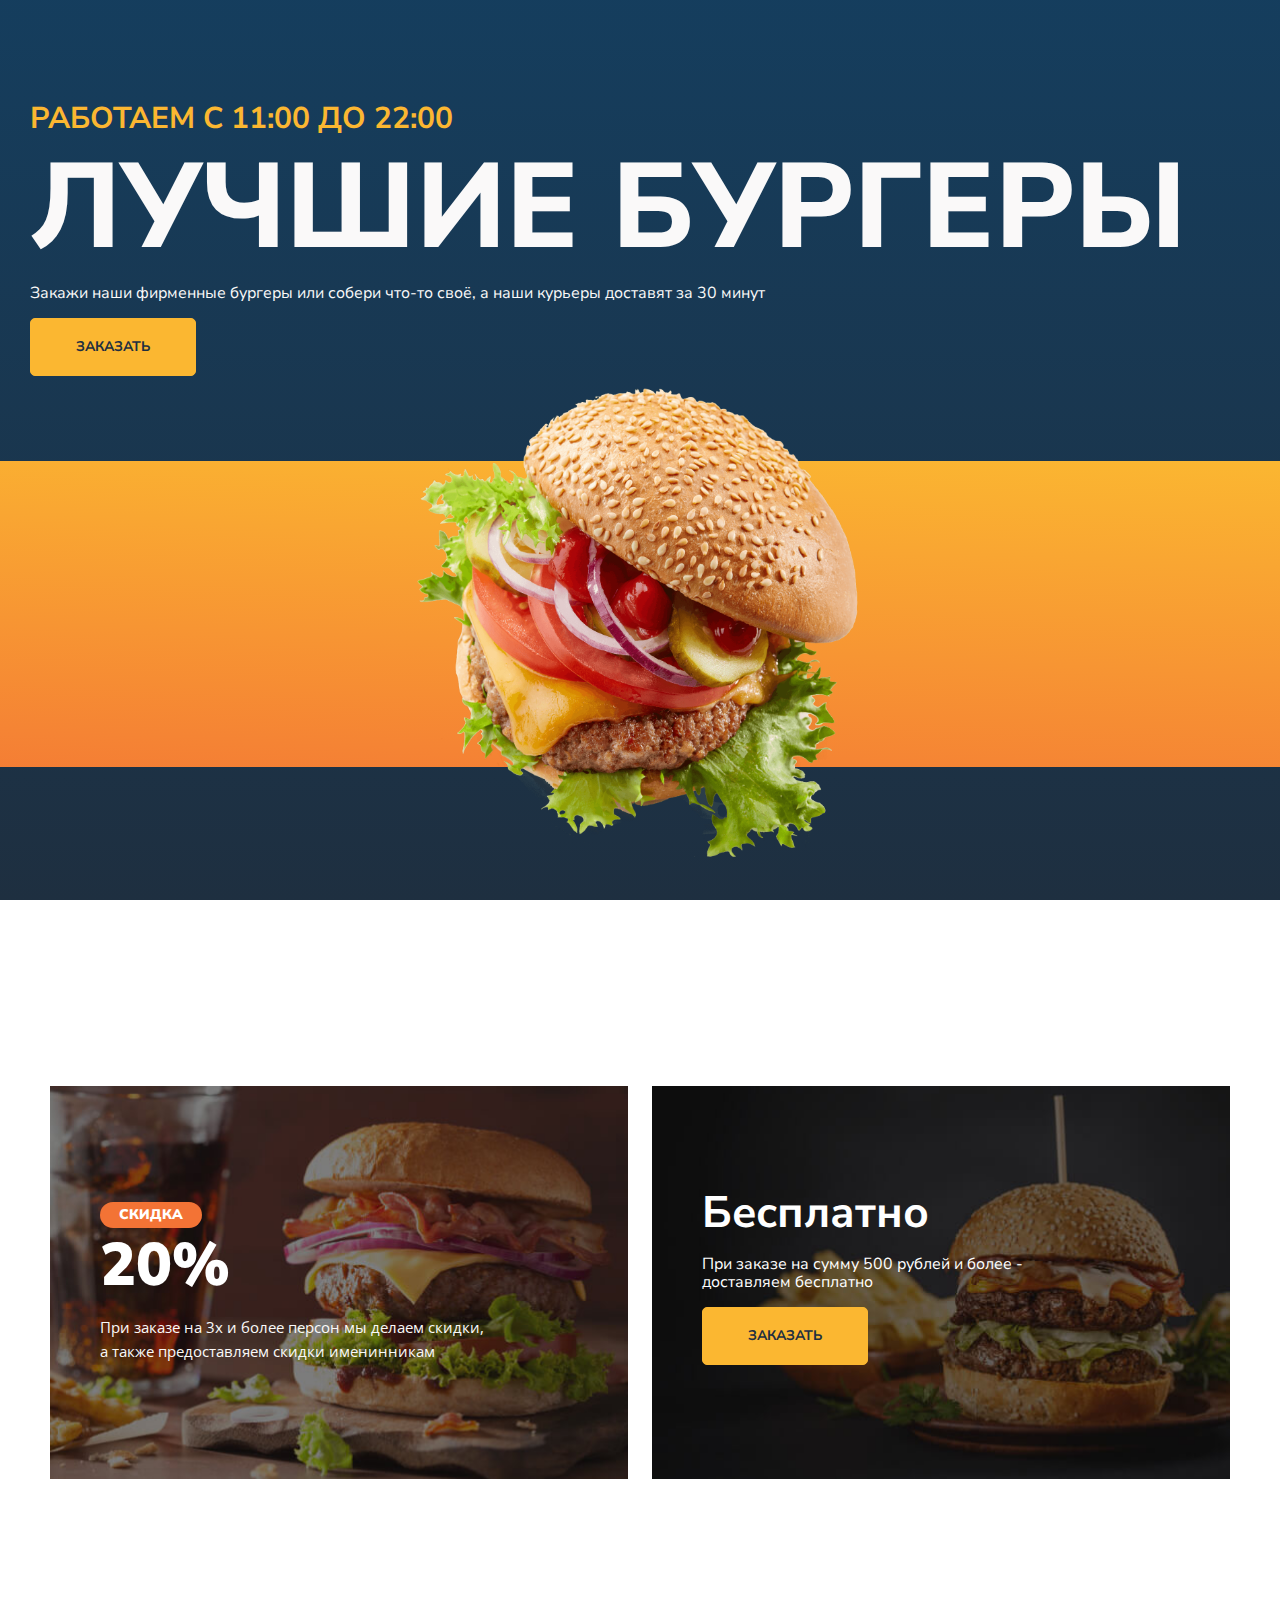
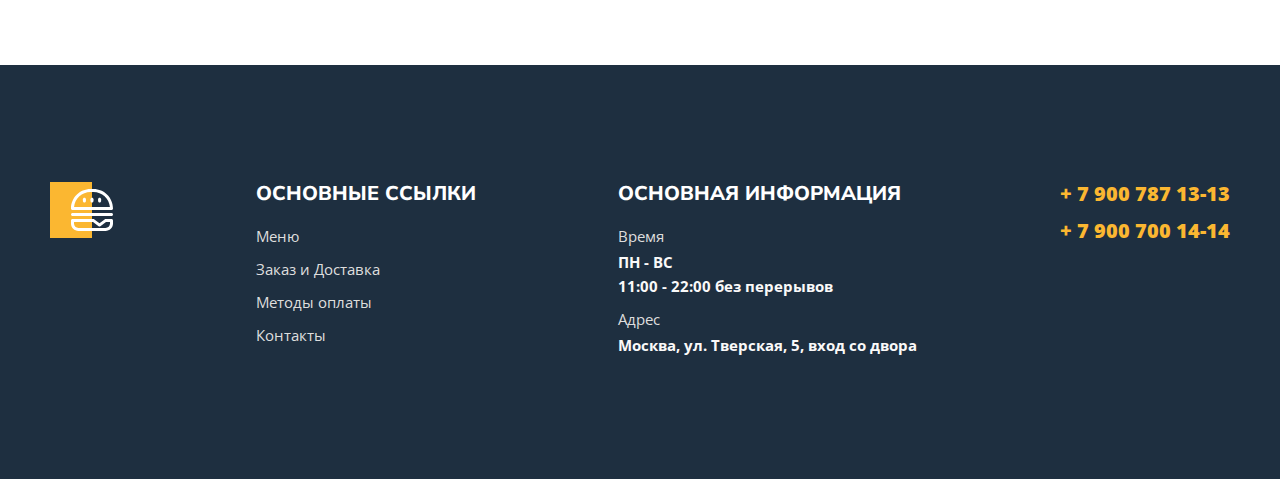
==== commit ee6d9d76: "add mob" ====
--- a/index.html
+++ b/index.html
@@ -19,17 +19,20 @@
                     <span> Работаем с 11:00 до 22:00 </span>
                     Лучшие бургеры
                 </h1>
-                <p class="content-text"> Закажи наши фирменные бургеры или собери что-то своё, а&nbsp;наши курьеры доставят за&nbsp;30&nbsp;минут </p>
-                <a class="content-link" href="menu.html" target="_blank"> заказать</a>
+                <p class="content-text"> Закажи наши фирменные бургеры <br class="ept"> или собери что-то своё, <br class="wow"> а&nbsp;наши курьеры доставят за&nbsp;30&nbsp;минут </p>
+                <a class="content-link" href="menu.html" > заказать</a>
             </div>
             <div class = "visual">
                 <div class = "visual-bg"></div>
-                <img src="img/burger.png" alt="Burger">
+                <img class = "burger_img" src="img/burger.png" alt="Burger">
+            </div>
+            <div class = "visual_mob">
+                <img class="burger_mob" src="img/burger.png" alt="Burger">
             </div>
         </div>
     </div>
     <div class ="promo">
-        <div class="wrapper">
+        <div class="wrapper-mlad">
             <div class="promo-left">
                 <p class="sale">Скидка</p>
                 <p class="cost">20%</p>
@@ -38,7 +41,7 @@
             <div class="promo-ri">
                 <p class="free">Бесплатно</p>
                 <p class="des">При заказе на сумму 500 рублей и более - <br> доставляем бесплатно</p>
-                <a href="menu.html" target="_blank">Заказать</a>
+                <a href="menu.html" >Заказать</a>
             </div>
         </div>
     </div>
@@ -51,7 +54,7 @@
                 <div class="footer-item">
                     <h2>Основные ссылки</h2>
                     <ul class="footer-list">
-                        <li><a href="menu.html" target="_blank">Меню</a></li>
+                        <li><a href="menu.html" >Меню</a></li>
                         <li><a href="#">Заказ и Доставка</a></li>
                         <li><a href="#">Методы оплаты</a></li>
                         <li><a href="#">Контакты</a></li>
--- a/css/css.css
+++ b/css/css.css
@@ -52,6 +52,7 @@
     font-weight: 600;
     color: #443737;
     text-decoration: none;
+    transition: 0.3s;
 }
 .header-nav a:hover
 {
@@ -131,6 +132,7 @@
     font-size: 15px;
     font-family: 'Open Sans', sans-serif;
     text-decoration: none;
+    transition: 0.3s;
 }
 .breadcrumbs a:hover
 {
@@ -170,13 +172,13 @@
 .banner
 {
     color: white;
-    margin-bottom: 100px;
+    margin-bottom: 80px;
 }
 .banner-box
 {
     background-image: url(../img/banner.jpg);
     background-size: cover;
-    background-position: center center;
+    background-position: 0 center;
     background-repeat: no-repeat;
     padding: 100px 100px 120px
 }
@@ -225,6 +227,7 @@
     line-height: 1.3;
     padding: 18px 25px;
     border: 1px solid #FBB731;
+    transition: 0.3s;
 }
 .banner-link:hover
 {
@@ -237,6 +240,7 @@
     align-items: center;
     justify-content: space-between;
     margin-bottom: 40px;
+    padding-top: 20px;
 }
 .menu-title
 {
@@ -249,11 +253,14 @@
 select
 {
     border: 1px solid #DEDEDE;
+    background-color: white;
     padding: 13px 30px;
     border-radius: 22px;
     color: #443747;
     font-size: 15px;
-    appearance: none;
+    -webkit-appearance: none;
+       -moz-appearance: none;
+            appearance: none;
     flex-basis: 279px;
     background-image: url(../img/arrow.svg);
     background-size: 17.79px 7.75px;
@@ -281,7 +288,8 @@
     left: 50%;
     top: 50%;
     transform: translate(-50%, -50%);
-    object-fit: cover;
+    -o-object-fit: cover;
+       object-fit: cover;
     width: 100%;
     height: 430px;
 }
@@ -314,6 +322,7 @@
     align-items: center;
     justify-content: center;
     gap: 9px;
+    transition: 0.3s;
 }
 .menu-grid-btn:hover
 {
@@ -362,6 +371,10 @@
     margin-bottom: 19px;
     margin-top: 0px;
 }
+.footer-list
+{
+    margin-top: 0px;
+}
 .footer-list li
 {
     margin-bottom: 9px;
@@ -376,6 +389,7 @@
     color: #dedede;
     text-decoration: none;
     font-weight: 400;
+    transition: 0.3s;
 }
 .footer-list a:hover
 {
@@ -401,6 +415,7 @@
     font-size: 20px;
     color: #FBB731;
     font-weight: 900;
+    transition: 0.3s;
 }
 .footer-list-tel a:hover
 {
@@ -410,6 +425,34 @@
 {
     padding-left: 0px;
     list-style-type: none;
+}
+.button-up
+{
+    background-color: #FBB731;
+    color: #1E2F40;
+    font-size: 14px;
+    font-weight: 700;
+    text-transform: uppercase;
+    text-decoration: none;
+    padding: 5px 20px;
+    position: fixed;
+    bottom: 20px;
+    right: 20px;
+    border-radius: 5px;
+    transition: 1s;
+}
+.button-up:hover
+{
+    background-color: #F37335;
+    cursor: pointer;
+}
+.button-up.hidden
+{
+    opacity: 0;
+}
+.button-up.visible
+{
+    opacity: 1;
 }
 
 /* style index */
@@ -468,8 +511,20 @@
     padding: 20px 45px;
     display: inline-block;
     text-transform: uppercase;
+    border: 1px solid #FBB731;
     font-size: 14px;
     font-weight: 700;
+    transition: 0.3s;
+}
+.promo a:hover
+{
+    background-color: transparent;
+    color: #FBB731;
+}
+.content-link:hover
+{
+    background-color: transparent;
+    color: #FBB731;
 }
 .visual
 {
@@ -484,17 +539,51 @@
     height: 100%;
     background: linear-gradient(2.42deg, #F37335 -19.6%, #FBB731 100.79%, #FDC830 100.79%);
 }
-.main img 
+.burger_img
 {
     width: 829px;
     height: 861px;
     position: absolute;
     right: -168px;
 }
+.wow
+{
+    display: none;
+}
+.ept
+{
+    display: none;
+}
+.burger_mob
+{
+    width: 558px;
+    height: 609px;
+    position: absolute;
+    right: 362px;
+    bottom: 0px;
+    display: none;
+}
+.visual_mob
+{
+    width: 100%;
+    height: 306px;
+    background: linear-gradient(2.42deg, #F37335 -19.6%, #FBB731 100.79%, #FDC830 100.79%);
+    display: none;
+}
+
 .promo
 {
     padding-top: 186px;
     padding-bottom: 46px;
+}
+.wrapper-mlad
+{
+    max-width: 1180px;
+    margin: 0 auto;
+    display: flex;
+    justify-content: space-between;
+    padding-right: 20px;
+    padding-left: 20px;
 }
 .promo-left,
 .promo-ri
@@ -558,4 +647,604 @@
     font-weight: 700;
     margin-bottom: 10px;
     margin-top: 0px;
+}
+/* Modal */
+
+.burger 
+{
+    width: 34px;
+    height: 22px;
+    background-color: transparent;
+    background-image: url(../img/Menu.svg);
+    background-repeat: no-repeat;
+    background-size: contain;
+    border: none;
+    cursor: pointer;
+}
+#modal {
+    max-width: 500px;
+    background-color: #FFF8DC;
+    position: absolute;
+    text-align: center;
+    left: 0;
+    right: 0;
+    top: -400px;
+    margin: 20px auto 0;
+    transition: 0.5s;
+    padding: 40px 30px;
+    box-sizing: border-box;
+}
+.burger-close {
+    width: 22px;
+    height: 22px;
+    background-color: transparent;
+    background-image: url(../img/Group.svg);
+    background-repeat: no-repeat;
+    background-size: contain;
+    border: none;
+    cursor: pointer;
+    position: absolute;
+    top: 20px;
+    right: 20px;
+}
+/* Responsible*/
+@media (min-width: 1001px)
+{
+    .footer-list + .footer-list-tel
+    {
+        display: none;
+    }
+}
+@media (min-width: 766px)
+{
+    .header-burger
+    {
+        display: none;
+    }
+}
+@media(max-width: 1355px)
+{
+    .visual
+    {
+        display: none;
+        
+    }
+    .wrapper
+    {
+        display: block;
+        max-width: 2000px;
+    }
+    .main
+    {
+        height: 900px;
+    }
+    .content
+    {
+        padding-bottom: 85px;
+        padding-top: 100px;
+        align-items: center;
+        padding-left: 30px;
+        padding-right: 30px;
+    }
+    .burger_mob
+    {
+        display: block;
+    }
+    .visual_mob
+    {
+        display: block;
+    }
+
+}
+@media(max-width: 1235px)
+{
+    .content
+    {
+        text-align: center;
+    }
+    .content-title
+    {
+        font-size: 100px;
+    }
+    .content-text
+    {
+        margin-top: 0;
+    }
+    .burger_mob
+    {
+        width: 531px;
+        height: 578px;
+        right: 314px;
+    }
+    .wrapper-mlad
+    {
+        flex-direction: column;
+        gap: 30px;
+    }
+}
+@media(max-width: 1050px)
+{
+    .content-title
+    {
+        font-size: 85px;
+    }
+    .burger_mob
+    {
+        right: 214px;
+    }
+}
+@media (max-width: 1000px)
+{
+    .container
+    {
+        max-width: 738px;
+    }
+    .header-logo
+    {
+        width: 150px;
+        height: 48px;
+        background-size: contain;
+    }
+    .header-nav
+    {
+        gap: 22px;
+    }
+    .header-item
+    {
+        flex-basis: 75.5%;
+    }
+    .bg
+    {
+        margin-bottom: 72px;
+    }
+    .banner-box
+    {
+        background-position: -80px center;
+        padding: 100px 40px 120px;
+    }
+    .menu-grid
+    {
+        grid-template-columns: repeat(2, 1fr);
+        gap: 50px 15px;
+    }
+    .menu-other
+    {
+        overflow: hidden;
+        height: 558px;
+    }
+    .menu-other .menu-grid
+    {
+        display: flex;
+        width: auto;
+        overflow-x: scroll;
+        overflow-y: hidden;
+        padding-bottom: 50px;
+    }
+    .menu-other .menu-grid-item
+    {
+        flex: 0 0 281px;
+    }
+    .menu-other .menu-grid-cover,
+    .menu-other .menu-grid-cover img
+    {
+        height: 297px;
+    }
+    .footer-item
+    {
+        padding-right: 15px;
+    }
+    .footer-tel
+    {
+        display: none;
+    }
+    .footer-list + .footer-list-tel
+    {
+        display: block;
+    }
+    .header-nav {
+        gap: 22px;
+    }
+}
+@media(max-width: 895px)
+{
+    .content-title
+    {
+        line-height: 100%;
+    }
+    .burger_mob
+    {
+        right: 227px;
+        width: 381px;
+        height: 405px;
+        bottom: 130px;
+    }
+    .content-text
+    {
+        font-size: 14px;
+    }
+    .main
+    {
+        height: 800px;
+    }
+    .visual_mob
+    {
+        height: 238px;
+    }
+    .promo
+    {
+        padding-top: 130px;
+        padding-bottom: 30px;
+    }
+}
+@media(max-width: 765px)
+{
+    nav
+    {
+        display: none;
+    }
+    .header
+    {
+        gap: 21px;
+    }
+    .header-nav 
+    {
+        flex-direction: column;
+        max-width: 300px;
+        margin: 0 auto;
+        align-items: center;
+    }
+    .menu-other .container 
+    {
+        padding-right: 0;
+    }
+    .burger_mob
+    {
+        right: 166px;
+        height: 384px;
+        width: 359px;
+    }
+    .wow
+    {
+        display: block;
+    }
+}
+@media(max-width: 567px)
+{
+    .menu-header 
+    {
+        margin-bottom: 30px;
+        gap: 20px;
+    }
+    .menu-other .menu-grid 
+    {
+        padding-bottom: 40vw; 
+    }
+    .menu-other .menu-grid-cover 
+    {
+        height: 56vw;
+    }
+    .menu-other .menu-grid-cover img 
+    {
+        height: 100%;
+    }
+    .breadcrumbs a 
+    {
+        font-size: 14px;
+    }
+    .title 
+    {
+        font-size: 38px;
+    }
+    .description 
+    {
+        font-size: 12px;
+    }
+    .bg 
+    {
+        padding: 55px 0;
+        margin-bottom: 33px;
+    }
+    .banner-box 
+    {
+        background-position: 17% center;
+        padding:  35px 24px 54px;
+    }
+    .menu-title 
+    {
+        font-size: 27px;
+    }
+    .menu-select 
+    {
+        font-size: 12px;
+        padding: 13px 24px 13px 15px;
+        flex-basis: 136px;
+        background-position: 91% center;
+    }
+    .menu-grid 
+    {
+        gap: 25px 15px;
+        margin-bottom: 40px;
+    }
+    .menu-grid-cover 
+    {
+        height: 56vw;
+    }
+    .menu-grid-cover img 
+    {
+        height: 100%;
+        margin-bottom: 10px;
+    }
+    .menu-other .menu-grid-item 
+    {
+        flex: 0 0 38vw;
+    }
+    .menu-grid-title 
+    {
+        font-size: 15px;
+    }
+    .menu-grid-price 
+    {
+        font-size: 16px;
+        margin-top: 6px;
+        margin-bottom: 14px;
+    }
+    .menu-grid-btn 
+    {
+        padding: 10px 21px 10px 28px;
+    }
+    .menu-other 
+    {
+        height: 124vw;
+    }
+    .footer 
+    {
+        margin-top: 28px;
+        padding-top: 60px;
+    }
+    .footer-box 
+    {
+        display: grid;
+        grid-template-columns: 30% 1fr;
+        grid-template-areas:
+        "logo tel"
+        "link link"
+        "info info";
+        gap: 30px;
+    }
+    .footer-item:nth-child(1) 
+    {
+        grid-area: logo;
+    }
+    .footer-item:nth-child(2) 
+    {
+        grid-area: link;
+    }
+    .footer-item:nth-child(3) 
+    {
+        grid-area: info;
+    }
+    .footer-list + .footer-list-tel 
+    {
+        display: none;
+    }
+    .footer-tel 
+    {
+        display: block;
+        text-align: right;
+        
+    }
+    .footer-list-tel a 
+    {
+        font-size: 16px;
+        
+    }
+    .burger_mob
+    {
+        right: 88px;
+        bottom: 216px;
+        height: 370px;
+        width: 336px;
+    }
+    .content-title span
+    {
+        font-size: 24px;
+    }
+    .content-title
+    {
+        font-size: 76px;
+    }
+    .content
+    {
+        padding-top: 50px;
+        padding-bottom: 70px;
+    }
+    .main
+    {
+        height: 700px;
+    }
+    .visual_mob
+    {
+        height: 194px;
+    }
+    .promo-left .promo-des
+    {
+        max-width: 203px;
+    }
+    .promo-left
+    {
+        padding: 70px 25px;
+    }
+    .promo-ri
+    {
+        padding: 70px 25px;
+    }
+    .des 
+    {
+        max-width: 188px;
+    }
+   
+}
+@media(max-width: 480px)
+{
+    .burger_mob
+    {
+        right: 50px;
+        bottom: 233px;
+    }
+    .content-title span
+    {
+        font-size: 16px;
+    }
+    .content-title
+    {
+        font-size: 60px;
+    }
+    .content-text
+    {
+        font-size: 12px;
+    }
+    .content
+    {
+        padding-bottom: 70px;
+    }
+    .main
+    {
+        height: 680px;
+    }
+    .visual_mob
+    {
+        height: 194px;
+    }
+    .ept 
+    {
+        display: block;
+    }
+}
+@media(max-width: 385px)
+{
+    .burger_mob
+    {
+        right: 20px;
+        bottom: 266px;
+    }
+    .content-title span
+    {
+        font-size: 14px;
+    }
+    .content-title
+    {
+        font-size: 50px;
+    }
+    .content-text
+    {
+        font-size: 10px;
+    }
+    .main
+    {
+        height: 650px;
+    }
+}
+@media(max-width: 360px)
+{
+    .header-logo
+    {
+        width: 116px;
+        height: 37px;
+        background-size: contain;
+    }
+    .menu-title 
+    {
+        font-size: 20px;
+    }
+    .footer-item h2 {
+        width: max-content;
+        font-size: 18px;
+    }
+    .burger_mob
+    {
+        right: 5px;
+    }
+    .cost
+    {
+        font-size: 50px;
+        margin: 0;
+    }
+    .sale
+    {
+        font-size: 12px;
+    }
+    .promo-des
+    {
+        font-size: 12px;
+        line-height: 110%;
+    }
+    .promo-left .promo-des
+    {
+        max-width: 159px;
+    }
+    .free
+    {
+        font-size: 38px;
+    }
+    .des
+    {
+        font-size: 12px;
+        max-width: 136px;
+    }
+    .promo a
+    {
+        font-size: 12px;
+    }
+}
+@media(max-width: 320px)
+{
+    .banner-box{
+        background-position: 25% center;
+        padding: 35px 24px 54px;
+    }
+    .menu-grid-cover 
+    {
+        height: 50vw;
+    }
+    .menu-grid-cover img 
+    {
+        height: 100%;
+        margin-bottom: 7px;
+    }
+    .menu-other .menu-grid-item 
+    {
+        flex: 0 0 38vw;
+    }
+    .menu-grid-title 
+    {
+        font-size: 13px;
+    }
+    .menu-grid-price 
+    {
+        font-size: 16px;
+        margin-top: 6px;
+        margin-bottom: 14px;
+    }
+    .menu-grid-btn 
+    {
+        padding: 10px 21px 10px 20px;
+    }
+    .menu-other 
+    {
+        height: 124vw;
+    }
+    .menu-grid 
+    {
+        gap: 25px 6px;
+        margin-bottom: 40px;
+    }
+    select 
+    {
+        padding: 13px 10px;
+    }
+    .burger_mob
+    {
+        right: 0px;
+    }
+   
 }